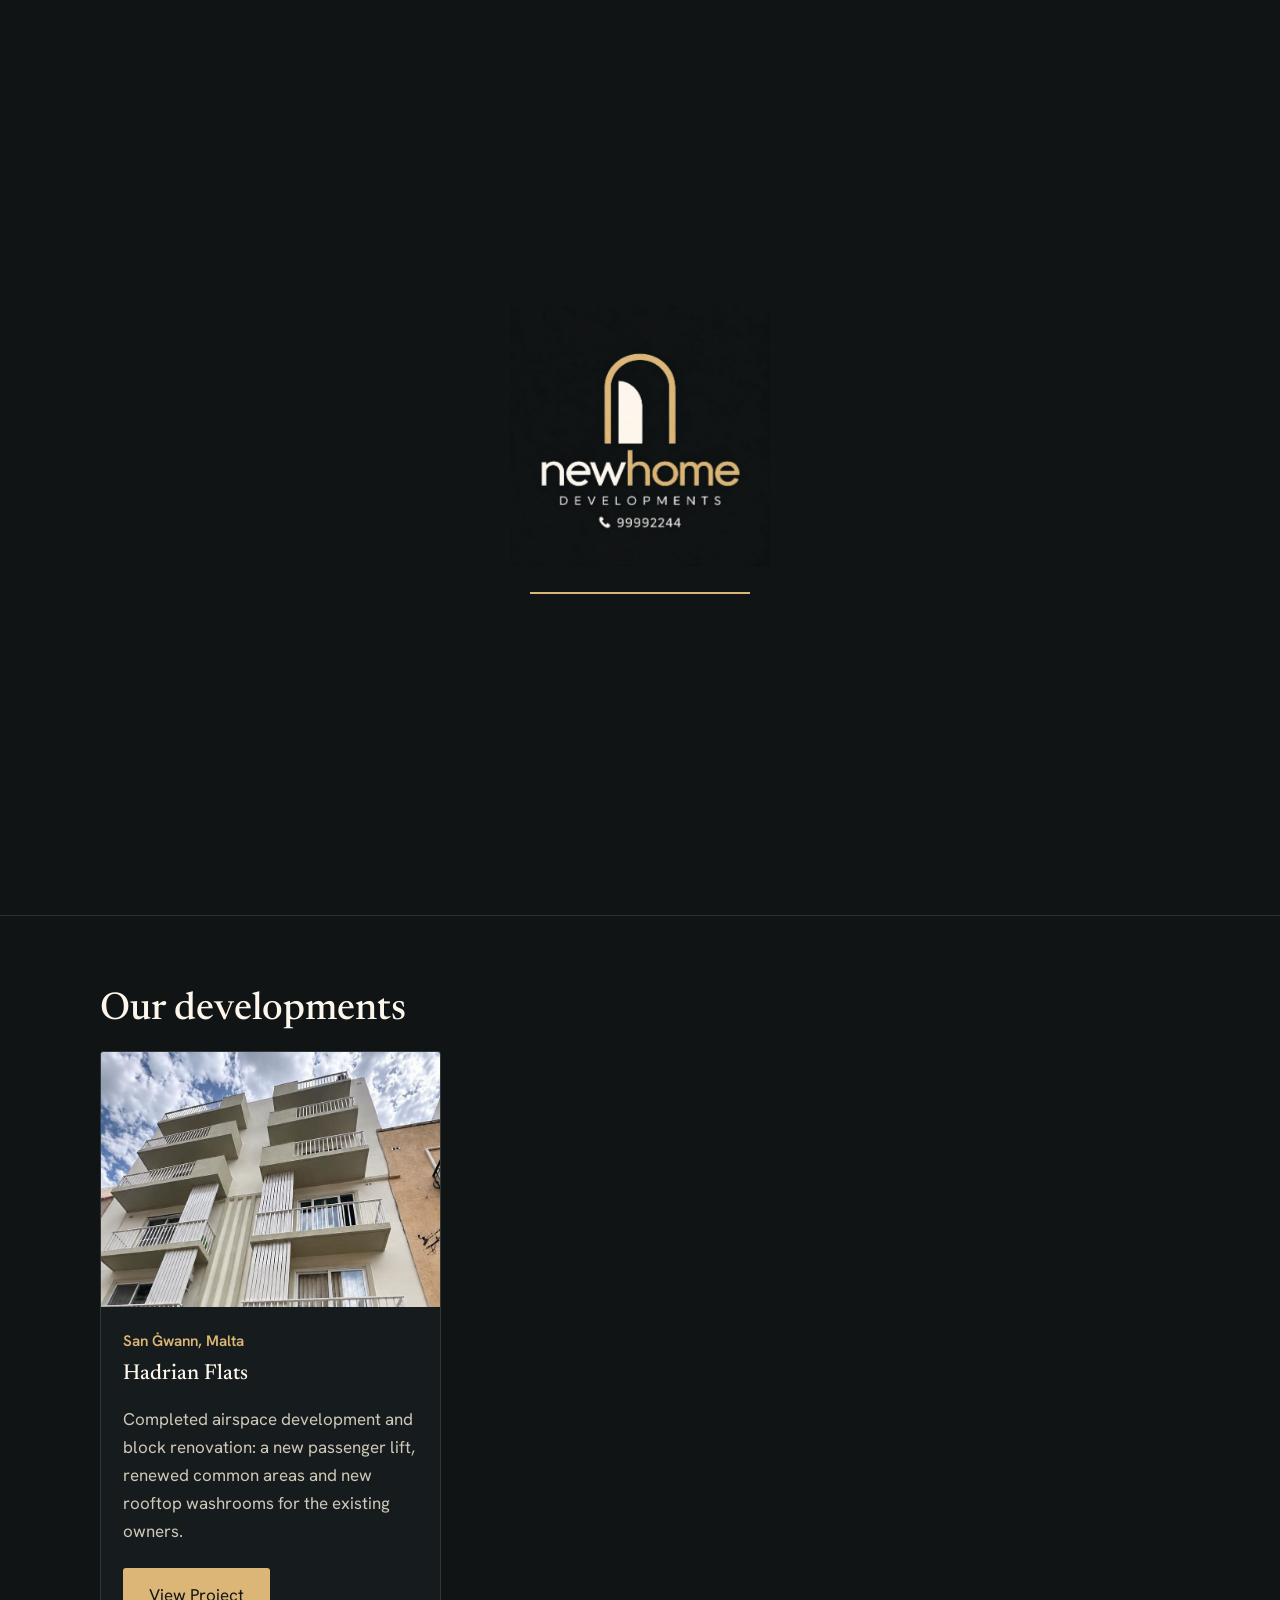
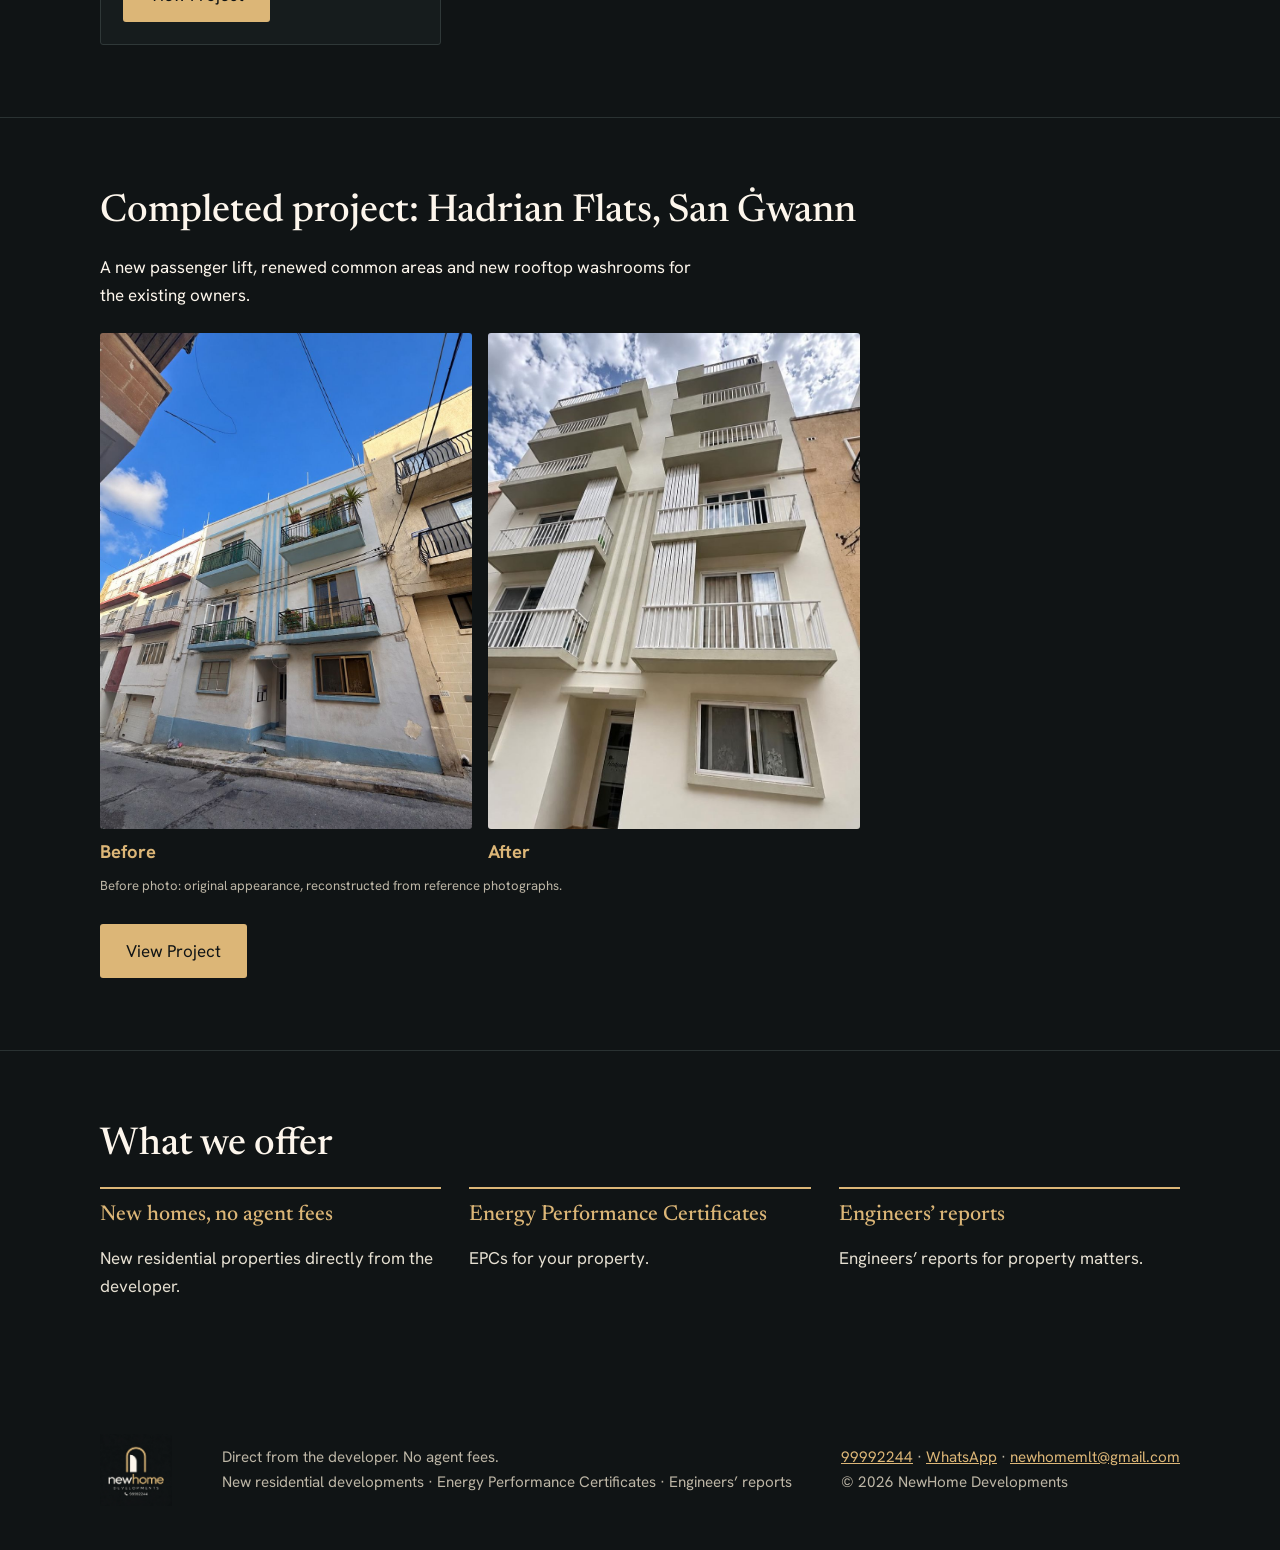
==== index.html @ c1e216fa "Add NewHome Developments website" ====
<!doctype html><html lang="en"><head><meta charset="utf-8"><meta name="viewport" content="width=device-width,initial-scale=1,viewport-fit=cover">
<title>New Home Developments | Your Property, Our Expertise</title><meta name="description" content="Quality new homes from the developer with no agent fees, plus EPCs and engineers’ reports. See our completed Hadrian Flats project."><link rel="icon" href="images/logo.png">
<link rel="preconnect" href="https://fonts.googleapis.com"><link href="https://fonts.googleapis.com/css2?family=Hanken+Grotesk:wght@400;600&family=Newsreader:wght@400;500&display=swap" rel="stylesheet">
<link rel="stylesheet" href="css/style.css"></head><body><header></header><main>
<section class="hero"><div class="wrap"><div><h1><span class="ln">New <b>Home</b> Developments</span><span class="ln sub">Your Property, Our Expertise</span></h1><p class="lead">Discover quality new homes directly from the developer, with no agent fees.</p><p class="svc">EPCs &amp; Engineers’ Reports</p><p class="ask">Contact us today to explore our properties and services!</p><a class="btn" href="developments.html">Explore Our Developments</a><a class="btn alt" href="contact.html">Contact Us</a></div>
<div><img src="images/hadrian-cover.jpg" alt="Hadrian Flats, completed development"><p class="cap">Hadrian Flats, San Ġwann: completed development</p></div></div></section>
<section class="sec dark"><div class="wrap"><h2>Our developments</h2><div class="grid" id="cards"></div></div></section>
<section class="sec dark"><div class="wrap"><h2>Completed project: Hadrian Flats, San Ġwann</h2><p style="max-width:60ch">A new passenger lift, renewed common areas and new rooftop washrooms for the existing owners.</p>
<div class="ba"><figure><img src="images/hadrian-before.jpg" alt="Hadrian Flats before" loading="lazy"><figcaption>Before</figcaption></figure><figure><img src="images/hadrian-cover.jpg" alt="Hadrian Flats after" loading="lazy"><figcaption>After</figcaption></figure></div>
<p class="cap">Before photo: original appearance, reconstructed from reference photographs.</p><a class="btn" href="project.html?p=hadrian-flats">View Project</a></div></section>
<section class="sec dark"><div class="wrap"><h2>What we offer</h2><div class="three"><div><h3>New homes, no agent fees</h3><p>New residential properties directly from the developer.</p></div><div><h3>Energy Performance Certificates</h3><p>EPCs for your property.</p></div><div><h3>Engineers’ reports</h3><p>Engineers’ reports for property matters.</p></div></div></div></section>
</main><footer></footer><script src="js/projects.js"></script><script src="js/main.js"></script></body></html>
---- css/style.css ----
:root{--ink:#101415;--ink2:#161c1d;--gold:#dcb677;--cream:#fdf6ec;--gold-d:#8f6d38;--paper:#faf7f1;--line:#e6dfd2;--txt:#222;--mut:#5d5a53}
*{box-sizing:border-box}html{scroll-behavior:smooth}
body{margin:0;font:17px/1.65 "Hanken Grotesk",system-ui,sans-serif;color:var(--txt);background:var(--paper)}
h1,h2,h3{font-family:"Newsreader",Georgia,serif;line-height:1.15;font-weight:500;margin:0 0 .5em}
h1{font-size:clamp(2.3rem,5vw,3.8rem)}h2{font-size:clamp(1.7rem,3vw,2.4rem)}h3{font-size:1.35rem}
a{color:var(--gold-d)}img{max-width:100%;display:block}
.wrap{max-width:1120px;margin:0 auto;padding:0 max(20px,env(safe-area-inset-left)) 0 max(20px,env(safe-area-inset-right))}.sec{padding:72px 0}
.btn{display:inline-block;background:var(--gold);color:var(--ink);padding:13px 26px;border:0;border-radius:3px;font:600 1rem inherit;font-family:inherit;text-decoration:none;cursor:pointer;transition:background .2s}
.btn:hover{background:#dbb87d}.btn.alt{background:none;border:1px solid var(--gold);color:var(--gold-d)}
:focus-visible{outline:3px solid var(--gold);outline-offset:3px}
.hero{background:var(--ink);color:#f3efe6;padding:64px 0}
.hero .wrap{display:grid;grid-template-columns:1.1fr .9fr;gap:48px;align-items:center}
.hero p{color:#cfc8b8;max-width:46ch}.hero img{border-radius:3px;max-height:560px;width:100%;object-fit:cover;object-position:top}
.cap{font-size:.82rem;color:var(--mut);margin-top:6px}.hero .cap{color:#9d9686}
.grid{display:grid;grid-template-columns:repeat(auto-fill,minmax(min(320px,100%),1fr));gap:28px}
.card{background:#fff;border:1px solid var(--line);border-radius:3px;overflow:hidden;display:flex;flex-direction:column}
.card img{aspect-ratio:4/3;object-fit:cover;object-position:top;width:100%}
.card div{padding:22px;display:flex;flex-direction:column;gap:8px;flex:1}.card p{margin:0;color:var(--mut)}
.card .btn{margin-top:auto;align-self:flex-start}.loc{color:var(--gold-d);font-weight:600;font-size:.95rem}
.band{background:var(--ink2);color:#eee}.band h2{color:var(--gold)}
.three{display:grid;grid-template-columns:repeat(auto-fit,minmax(240px,1fr));gap:28px}
.three>div{border-top:2px solid var(--gold);padding-top:14px}.band .three p{color:#cfc8b8}
.row{display:grid;grid-template-columns:1fr 1fr;gap:48px;align-items:center;padding:36px 0;border-top:1px solid var(--line)}
.row img{border-radius:3px;width:100%;max-height:520px;object-fit:cover;object-position:top}
.tag{display:inline-block;background:var(--ink);color:var(--gold);padding:3px 12px;border-radius:2px;font-size:.9rem;font-weight:600}
.cmp{position:relative;max-width:560px;margin:24px auto 0;aspect-ratio:4/5;overflow:hidden;border-radius:3px;background:#000}
.cmp img{position:absolute;inset:0;width:100%;height:100%;object-fit:cover;object-position:top}
.cmp .top{clip-path:inset(0 50% 0 0)}
ul.tick{padding-left:0;list-style:none}ul.tick li{padding:8px 0 8px 28px;position:relative;border-bottom:1px solid var(--line)}
ul.tick li:before{content:"";position:absolute;left:4px;top:17px;width:9px;height:9px;background:var(--gold)}
.notes{background:#fff;border:1px solid var(--line);padding:32px;border-radius:3px}
form{display:grid;gap:14px;max-width:560px}label{font-weight:600;font-size:.95rem}
input,textarea{width:100%;padding:12px;border:1px solid #cfc7b6;border-radius:3px;font:inherit;background:#fff}
.two{display:grid;grid-template-columns:1fr 1fr;gap:40px}
footer{background:var(--ink);color:#bdb6a6;padding:40px 0;font-size:.95rem}footer .wrap{display:flex;gap:24px;flex-wrap:wrap;align-items:center;justify-content:space-between}
footer img{height:72px}footer a{color:var(--gold)}
@media(max-width:800px){.hero .wrap,.row,.two{grid-template-columns:1fr;gap:28px}.sec{padding:52px 0}}
@media(prefers-reduced-motion:reduce){html{scroll-behavior:auto}*{transition:none!important}}
.about{font-size:1.2rem;line-height:1.85}.about p{max-width:65ch;color:#1a1a1a}.about h1{margin-bottom:.8em}
.about h2{font-size:1.9rem;margin-top:1.6em;padding-top:.6em;border-top:2px solid var(--gold)}
.glance{background:#fff;border:2px solid var(--ink);padding:24px 28px;border-radius:3px;margin:28px 0}.glance h2{margin:0 0 8px;padding:0;border:0;font-size:1.6rem}
.callbox{background:var(--ink);color:#f3efe6;padding:32px;border-radius:3px;margin-top:48px;text-align:center}
.callbox h2{color:var(--gold);margin:0 0 8px;padding:0;border:0}.callbox p{margin:0 auto 16px;color:#e6e0d2}
.callbox .tel{display:block;font:500 clamp(2rem,6vw,3rem) "Newsreader",Georgia,serif;color:var(--gold);text-decoration:none;margin-bottom:18px}
.callbox .btn{font-size:1.15rem;padding:16px 30px;margin:6px}
.gal{display:grid;grid-template-columns:repeat(auto-fill,minmax(220px,1fr));gap:18px}.gal figure{margin:0}.gal img{aspect-ratio:4/5;object-fit:cover;width:100%;border-radius:3px}
.cmp{touch-action:pan-y;cursor:ew-resize;user-select:none}.hint{font-size:1.2rem;max-width:60ch}
.knob{position:absolute;top:0;bottom:0;left:50%;width:4px;background:var(--gold);transform:translateX(-50%);pointer-events:none}
.knob span{position:absolute;top:50%;left:50%;transform:translate(-50%,-50%);background:var(--gold);color:var(--ink);font-weight:700;border-radius:999px;padding:14px 16px;font-size:1.1rem;white-space:nowrap;box-shadow:0 2px 10px rgba(0,0,0,.5)}
.lb{position:absolute;top:12px;z-index:2;background:var(--ink);color:var(--gold);padding:8px 16px;font-weight:700;font-size:1.1rem;border-radius:3px}.lb.l{left:12px}.lb.r{right:12px}
.rng{-webkit-appearance:none;appearance:none;display:block;width:100%;max-width:560px;margin:20px auto 0;height:44px;background:transparent}
.rng::-webkit-slider-runnable-track{height:12px;background:var(--ink);border-radius:6px}.rng::-webkit-slider-thumb{-webkit-appearance:none;width:44px;height:44px;margin-top:-16px;border-radius:50%;background:var(--gold);border:3px solid var(--ink)}
.rng::-moz-range-track{height:12px;background:var(--ink);border-radius:6px}.rng::-moz-range-thumb{width:38px;height:38px;border-radius:50%;background:var(--gold);border:3px solid var(--ink)}
.cbtns{display:flex;gap:10px;flex-wrap:wrap;justify-content:center;margin-top:12px}.cbtns .btn{font-size:1.1rem;padding:14px 22px}
.hero h1{color:var(--cream);font-size:clamp(2.4rem,5.5vw,4rem)}.hero h1 b{color:var(--gold);font-weight:500}.hero h1 .ln{display:block}.hero h1 .sub{margin-top:.25em;font-size:.52em;color:var(--gold);letter-spacing:.01em}
.hero .lead{font-size:1.3rem;color:var(--cream);max-width:34ch}.hero .svc{font-size:1.15rem;color:var(--gold);margin:0 0 6px}.hero .ask{color:#e6e0d2;margin:0 0 26px}
.hero .btn.alt{color:var(--gold);margin-left:10px}
.dark{background:var(--ink);color:var(--cream);border-top:1px solid #2a3232}.dark h2{color:var(--cream)}
.dark .card{background:var(--ink2);border-color:#2f3838}.dark .card h3{color:var(--cream)}.dark .card p{color:#cfc8b8}.dark .loc{color:var(--gold)}
.dark .three>div{border-color:var(--gold)}.dark .three h3{color:var(--gold)}.dark .three p{color:#e6e0d2}
.cmp{max-width:600px;aspect-ratio:3/4;box-shadow:0 6px 24px rgba(0,0,0,.25)}.cmp img{-webkit-user-drag:none;pointer-events:none}.cmp .top{will-change:clip-path}
.knob span{width:68px;height:68px;padding:0;display:flex;align-items:center;justify-content:center;font-size:1.05rem;border:3px solid var(--ink)}
.tip{position:absolute;left:50%;bottom:16px;transform:translateX(-50%);background:var(--ink);color:var(--gold);padding:10px 18px;border-radius:999px;font-weight:700;font-size:1.05rem;white-space:nowrap;z-index:2;pointer-events:none;transition:opacity .3s}.cmp.used .tip{opacity:0}
@keyframes pulse{0%,100%{box-shadow:0 0 0 0 rgba(220,182,119,.8)}50%{box-shadow:0 0 0 16px rgba(220,182,119,0)}}.cmp:not(.used) .knob span{animation:pulse 1.6s infinite}
.rng{position:absolute;width:1px;height:1px;margin:-1px;overflow:hidden;clip:rect(0 0 0 0)}.cmp:has(+ .rng:focus-visible){outline:3px solid var(--gold);outline-offset:4px}
@media(prefers-reduced-motion:reduce){.knob span{animation:none!important}}
.ba{display:grid;grid-template-columns:1fr 1fr;gap:16px;max-width:760px;margin:24px 0 8px}.ba figure{margin:0}.ba img{aspect-ratio:3/4;object-fit:cover;object-position:top;width:100%;border-radius:3px}.ba figcaption{color:var(--gold);font-weight:700;font-size:1.15rem;margin-top:8px}.dark .cap{color:#bdb6a6}.dark .btn{margin-top:14px}
.hero img{max-height:680px}

/* header: logo left, colour change on scroll */
header{position:fixed;top:env(safe-area-inset-top,0px);left:0;right:0;z-index:20;background:transparent;padding:12px 0;transition:background .45s ease,box-shadow .45s ease,padding .45s ease}
header.sc{background:var(--cream);box-shadow:0 2px 16px rgba(0,0,0,.22);padding:6px 0}
header .wrap.hd{display:flex;align-items:center;justify-content:space-between}
.brand{display:block;line-height:0}.brand img{height:64px;width:64px}
header nav a{color:var(--cream);text-decoration:none;margin:0 0 0 26px;padding:6px 0;border-bottom:2px solid transparent;font-weight:600;transition:color .4s,border-color .4s}
header nav a:hover,header nav a.on{color:var(--gold);border-color:var(--gold)}
header.sc nav a{color:var(--ink)}header.sc nav a:hover,header.sc nav a.on{color:var(--gold-d);border-color:var(--gold-d)}
.menu{display:none;background:none;border:1px solid var(--gold);color:var(--gold);padding:9px 16px;border-radius:3px;font:600 1rem inherit;font-family:inherit}header.sc .menu{color:var(--gold-d);border-color:var(--gold-d)}.mob{display:none}
body:not(.home) main{padding-top:80px}body.home .hero{padding-top:130px}
/* loading screen: logo in the middle */
#splash{position:fixed;inset:0;z-index:100;background:var(--ink);display:flex;flex-direction:column;align-items:center;justify-content:center;gap:26px;transition:opacity .8s ease,visibility .8s}#splash.out{opacity:0;visibility:hidden}
#splash img{width:min(260px,60vw);height:auto;animation:splashLogo 1.2s cubic-bezier(.2,.7,.2,1) both}
#splash i{display:block;height:2px;width:0;background:var(--gold);animation:splashBar 1.6s .6s ease forwards}
@keyframes splashLogo{from{opacity:0;transform:scale(.82);filter:blur(10px)}to{opacity:1;transform:none;filter:blur(0)}}@keyframes splashBar{to{width:min(220px,50vw)}}
@media(max-width:800px){.dn{display:none}.menu{display:block}
.mob{position:absolute;top:100%;left:0;right:0;background:var(--cream);padding:6px 20px 16px;box-shadow:0 10px 18px rgba(0,0,0,.2)}header.open .mob{display:block}header.open{background:var(--cream)}
header .mob a{display:block;color:var(--ink);margin:0;padding:14px 0;border-bottom:1px solid var(--line);font-size:1.15rem}body.home .hero{padding-top:120px}}
@media(prefers-reduced-motion:reduce){*{animation:none!important}}

/* responsive: small phones to large desktops */
html{-webkit-text-size-adjust:100%;scroll-padding-top:90px}body{overflow-wrap:break-word}footer{padding-bottom:calc(40px + env(safe-area-inset-bottom,0px))}
@media(min-width:1600px){body{font-size:19px}.wrap{max-width:1320px}}
@media(max-width:600px){.sec{padding:44px 0}.hero .btn,.hero .btn.alt,.notes .btn,.callbox .btn{display:block;text-align:center;margin:0 0 12px}.callbox{padding:24px 16px}.notes{padding:22px 18px}.two,.row{gap:28px}footer .wrap{flex-direction:column;text-align:center}footer img{height:64px}}
@media(max-width:380px){body{font-size:16px}.wrap{padding-left:16px;padding-right:16px}.brand img{height:56px;width:56px}}
@media(max-height:500px) and (orientation:landscape){body.home .hero{padding-top:100px}}
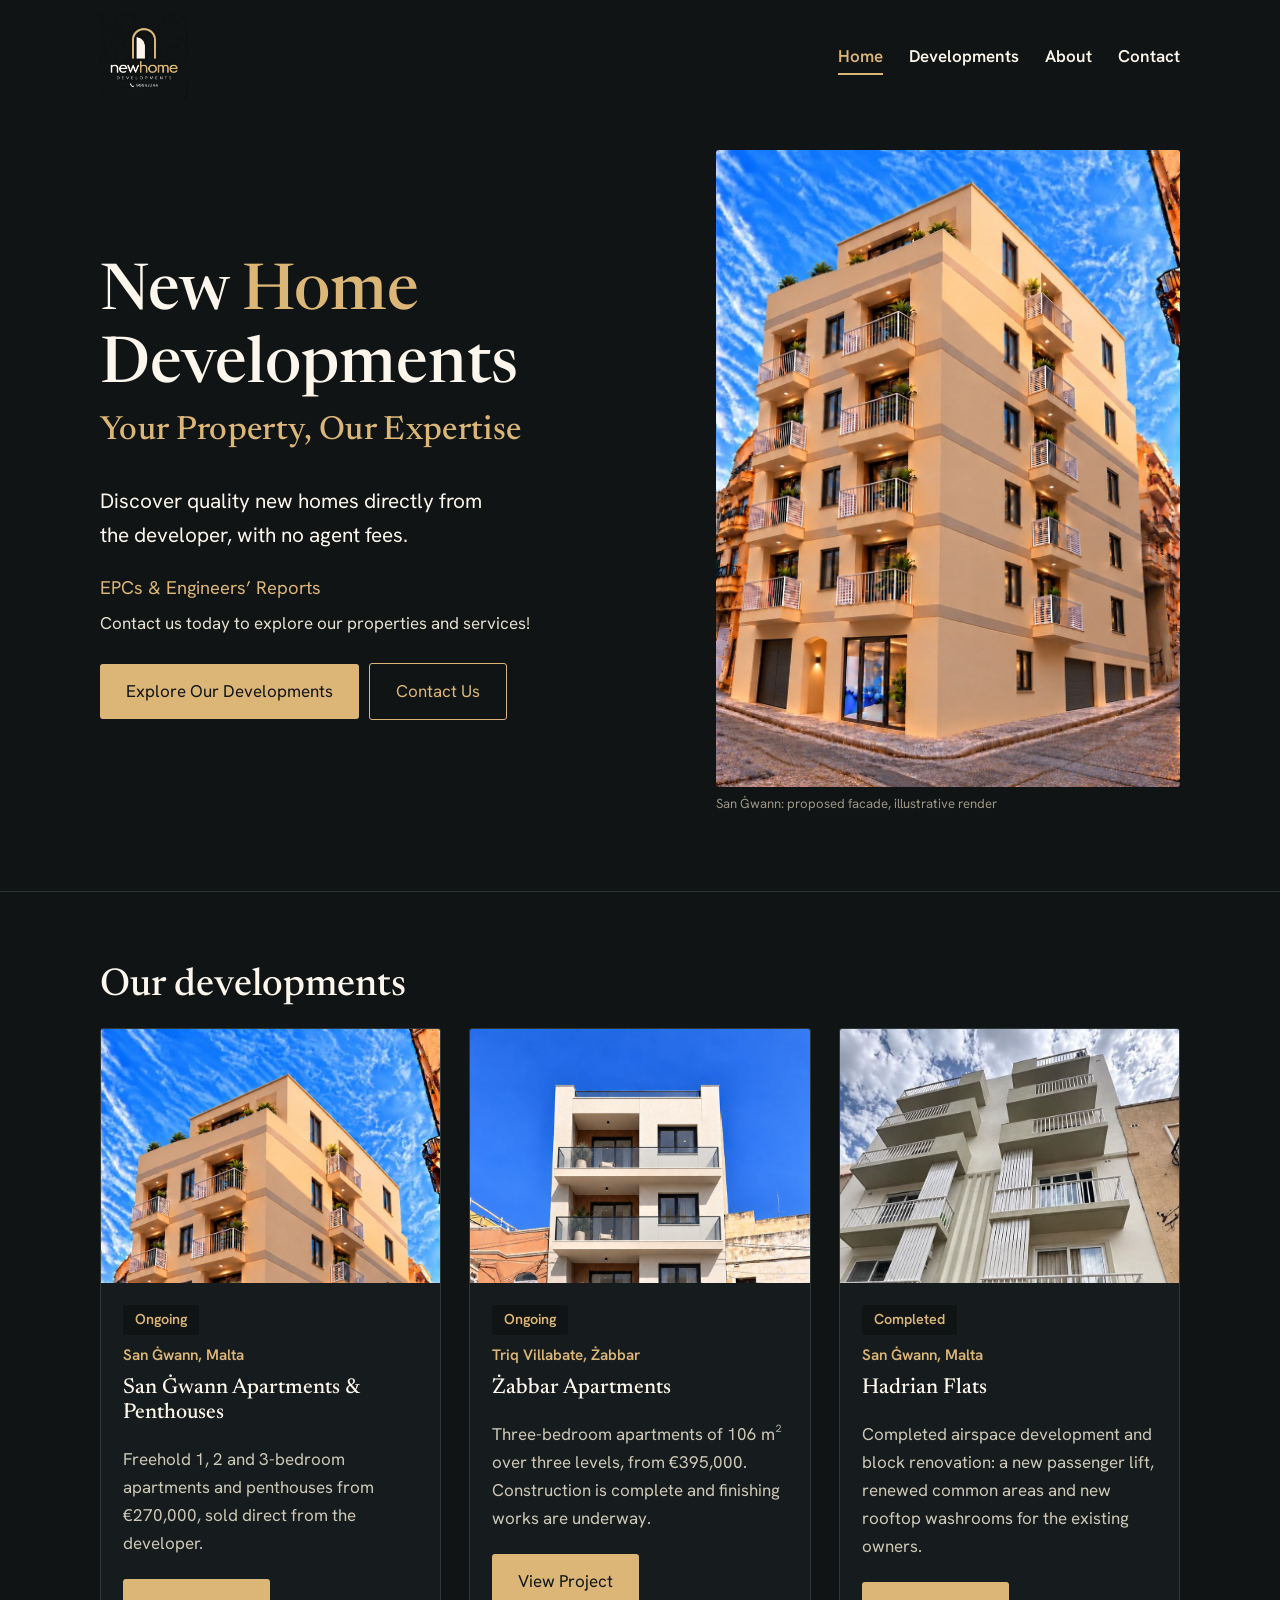
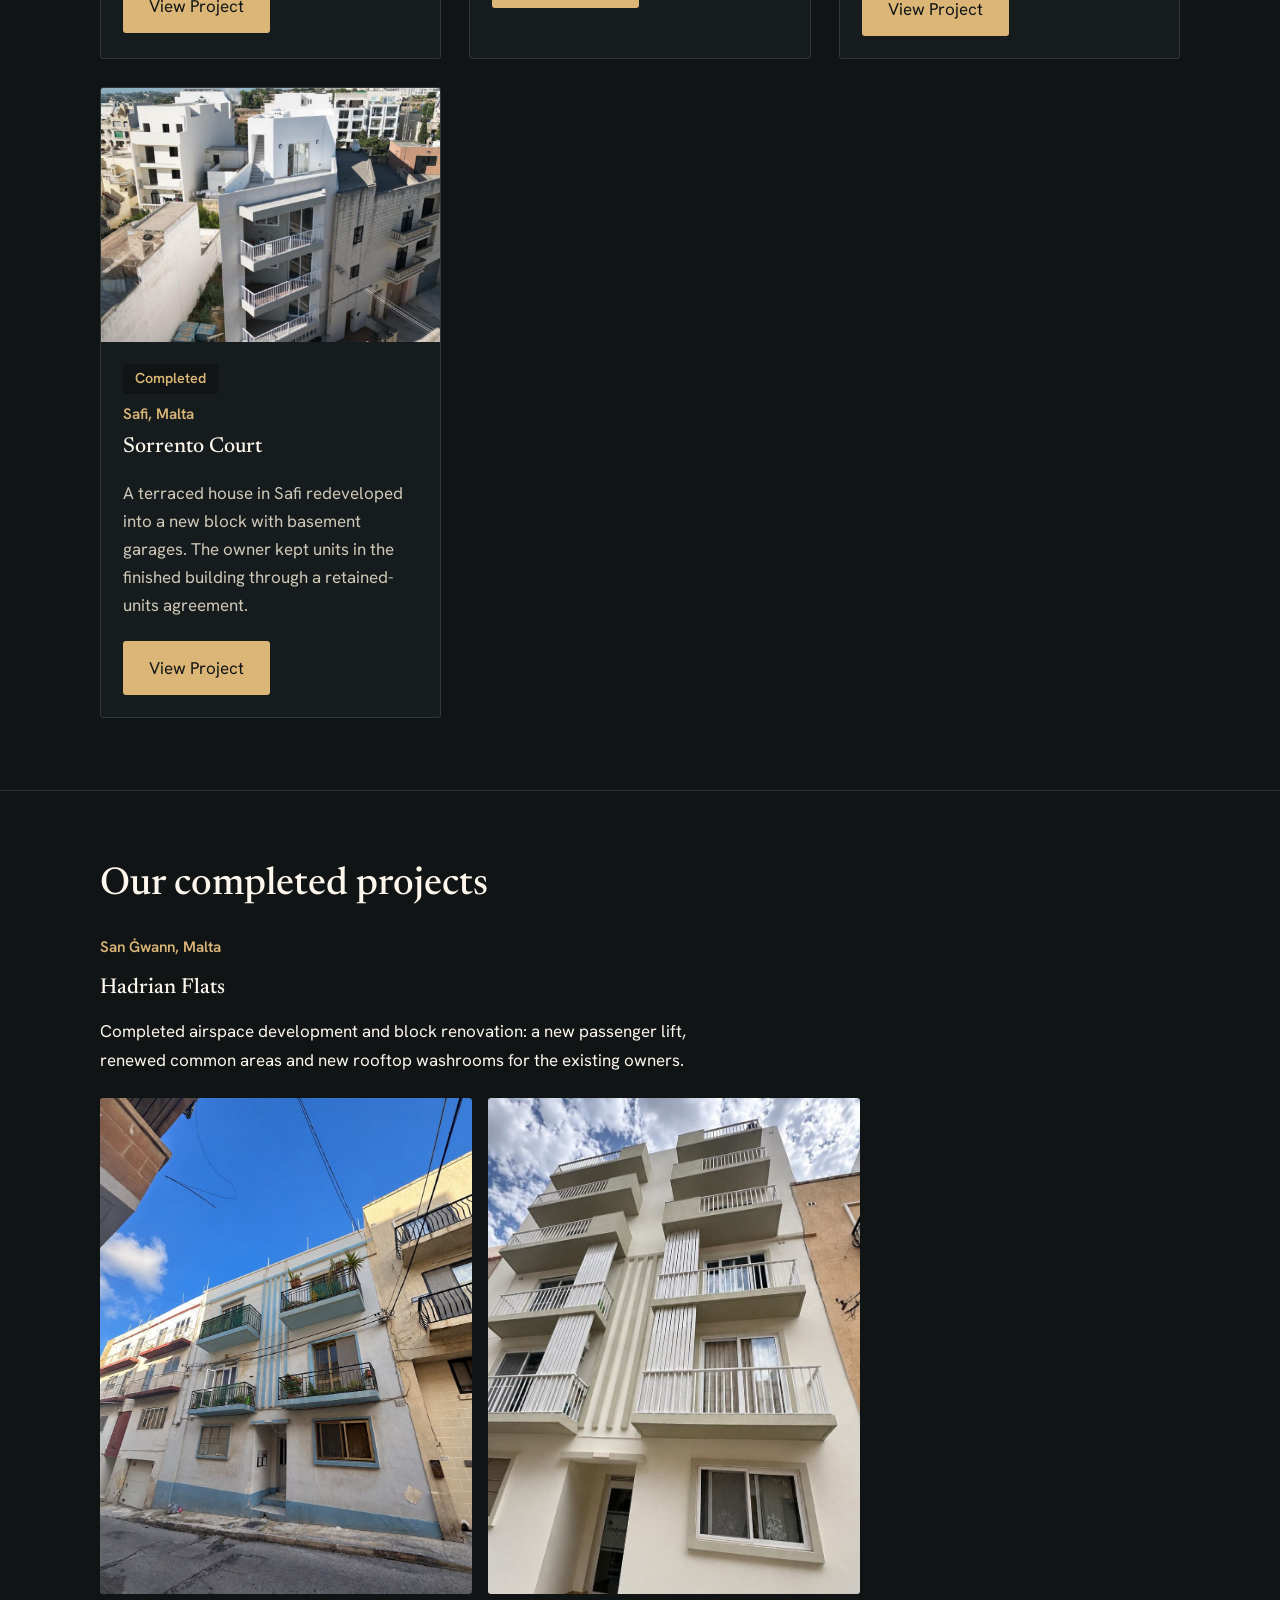
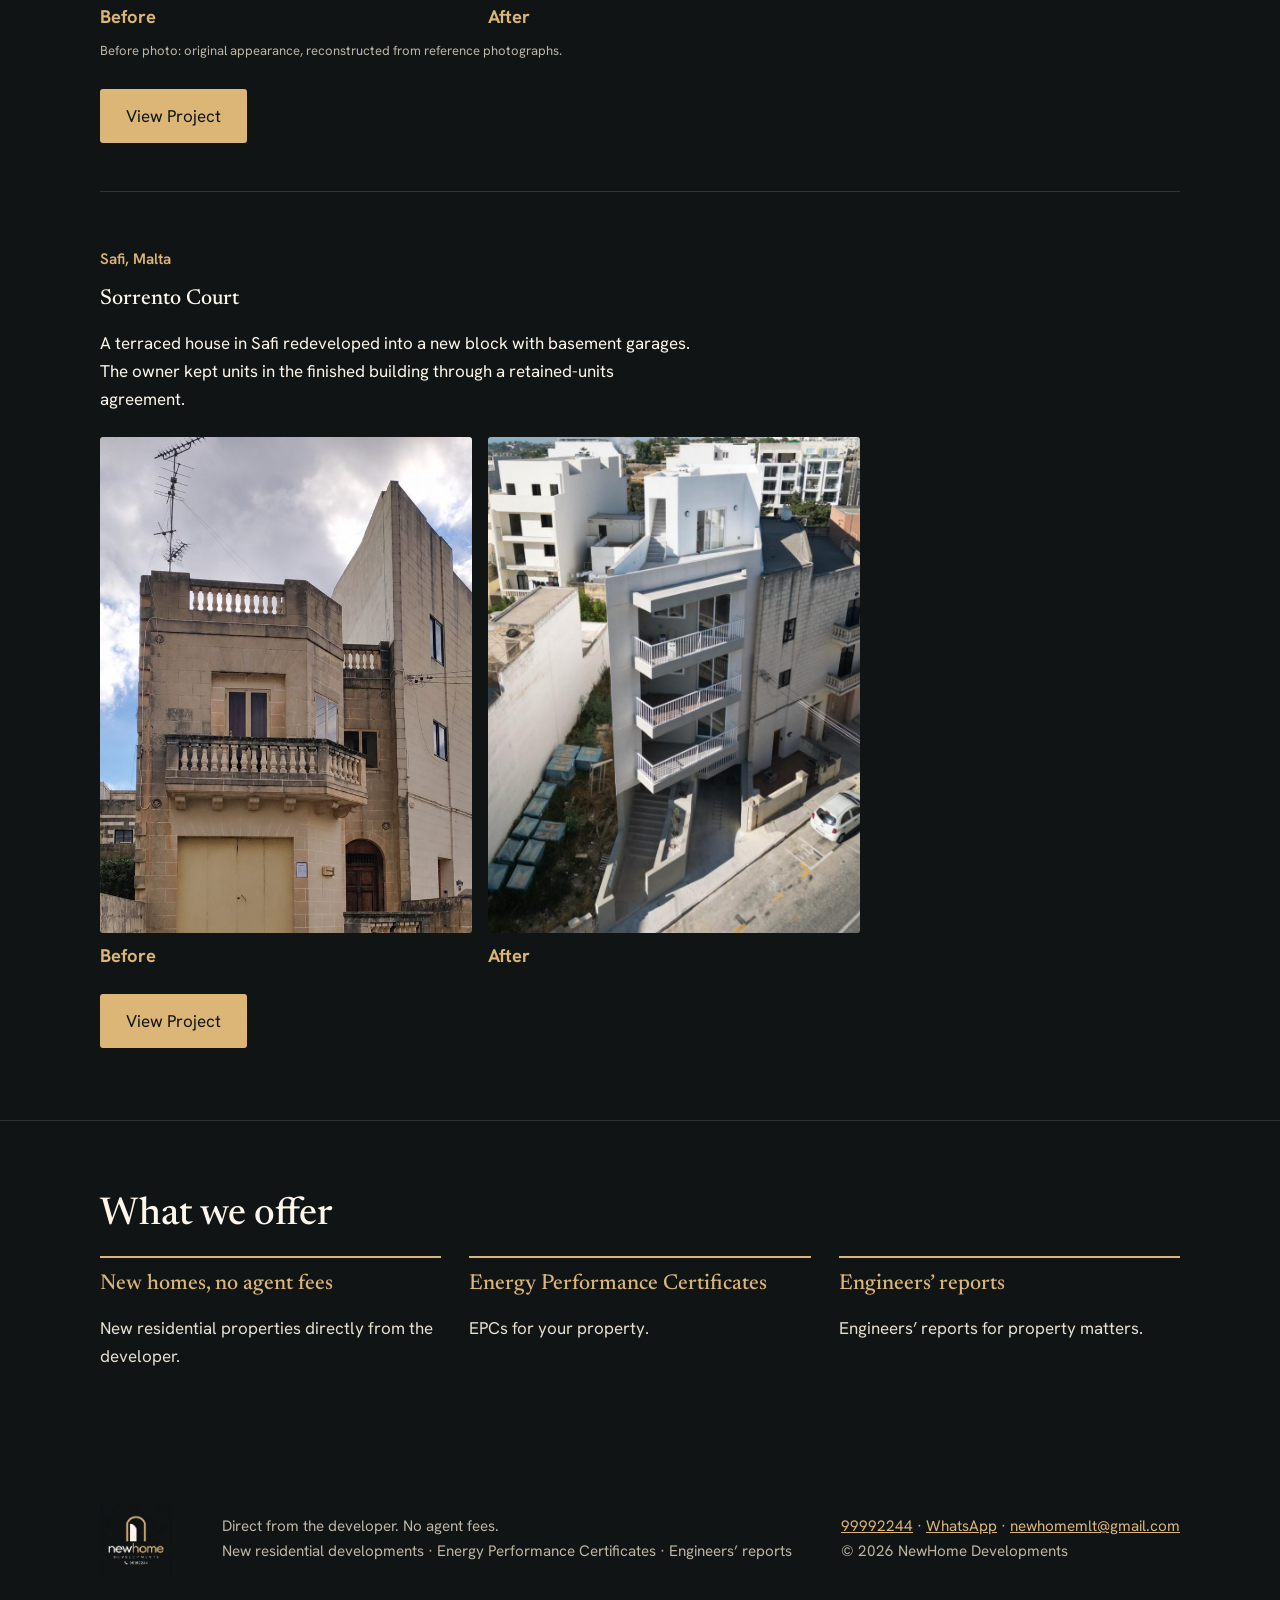
==== commit ae9929c3: "final" ====
--- a/index.html
+++ b/index.html
@@ -3,10 +3,8 @@
 <link rel="preconnect" href="https://fonts.googleapis.com"><link href="https://fonts.googleapis.com/css2?family=Hanken+Grotesk:wght@400;600&family=Newsreader:wght@400;500&display=swap" rel="stylesheet">
 <link rel="stylesheet" href="css/style.css"></head><body><header></header><main>
 <section class="hero"><div class="wrap"><div><h1><span class="ln">New <b>Home</b> Developments</span><span class="ln sub">Your Property, Our Expertise</span></h1><p class="lead">Discover quality new homes directly from the developer, with no agent fees.</p><p class="svc">EPCs &amp; Engineers’ Reports</p><p class="ask">Contact us today to explore our properties and services!</p><a class="btn" href="developments.html">Explore Our Developments</a><a class="btn alt" href="contact.html">Contact Us</a></div>
-<div><img src="images/hadrian-cover.jpg" alt="Hadrian Flats, completed development"><p class="cap">Hadrian Flats, San Ġwann: completed development</p></div></div></section>
+<div><img src="images/home-hero.jpg" alt="San Ġwann: proposed facade"><p class="cap">San Ġwann: proposed facade, illustrative render</p></div></div></section>
 <section class="sec dark"><div class="wrap"><h2>Our developments</h2><div class="grid" id="cards"></div></div></section>
-<section class="sec dark"><div class="wrap"><h2>Completed project: Hadrian Flats, San Ġwann</h2><p style="max-width:60ch">A new passenger lift, renewed common areas and new rooftop washrooms for the existing owners.</p>
-<div class="ba"><figure><img src="images/hadrian-before.jpg" alt="Hadrian Flats before" loading="lazy"><figcaption>Before</figcaption></figure><figure><img src="images/hadrian-cover.jpg" alt="Hadrian Flats after" loading="lazy"><figcaption>After</figcaption></figure></div>
-<p class="cap">Before photo: original appearance, reconstructed from reference photographs.</p><a class="btn" href="project.html?p=hadrian-flats">View Project</a></div></section>
+<section class="sec dark"><div class="wrap"><h2>Our completed projects</h2><div id="done"></div></div></section>
 <section class="sec dark"><div class="wrap"><h2>What we offer</h2><div class="three"><div><h3>New homes, no agent fees</h3><p>New residential properties directly from the developer.</p></div><div><h3>Energy Performance Certificates</h3><p>EPCs for your property.</p></div><div><h3>Engineers’ reports</h3><p>Engineers’ reports for property matters.</p></div></div></div></section>
 </main><footer></footer><script src="js/projects.js"></script><script src="js/main.js"></script></body></html>
--- a/css/style.css
+++ b/css/style.css
@@ -93,3 +93,12 @@
 @media(max-width:600px){.sec{padding:44px 0}.hero .btn,.hero .btn.alt,.notes .btn,.callbox .btn{display:block;text-align:center;margin:0 0 12px}.callbox{padding:24px 16px}.notes{padding:22px 18px}.two,.row{gap:28px}footer .wrap{flex-direction:column;text-align:center}footer img{height:64px}}
 @media(max-width:380px){body{font-size:16px}.wrap{padding-left:16px;padding-right:16px}.brand img{height:56px;width:56px}}
 @media(max-height:500px) and (orientation:landscape){body.home .hero{padding-top:100px}}
+.card .tag{align-self:flex-start}
+.hero .tag{background:var(--gold);color:var(--ink);margin-bottom:10px}
+
+/* bigger logo, completed projects on Home */
+.brand img{height:88px;width:88px}header.sc .brand img{height:72px;width:72px}header .brand img{transition:height .45s ease,width .45s ease}
+body.home .hero{padding-top:150px}body:not(.home) main{padding-top:92px}
+.done+.done{border-top:1px solid #2f3838;margin-top:48px;padding-top:40px}.done{margin-top:28px}
+@media(max-width:800px){.brand img{height:76px;width:76px}header.sc .brand img{height:64px;width:64px}body.home .hero{padding-top:130px}}
+@media(max-width:380px){.brand img{height:68px;width:68px}}
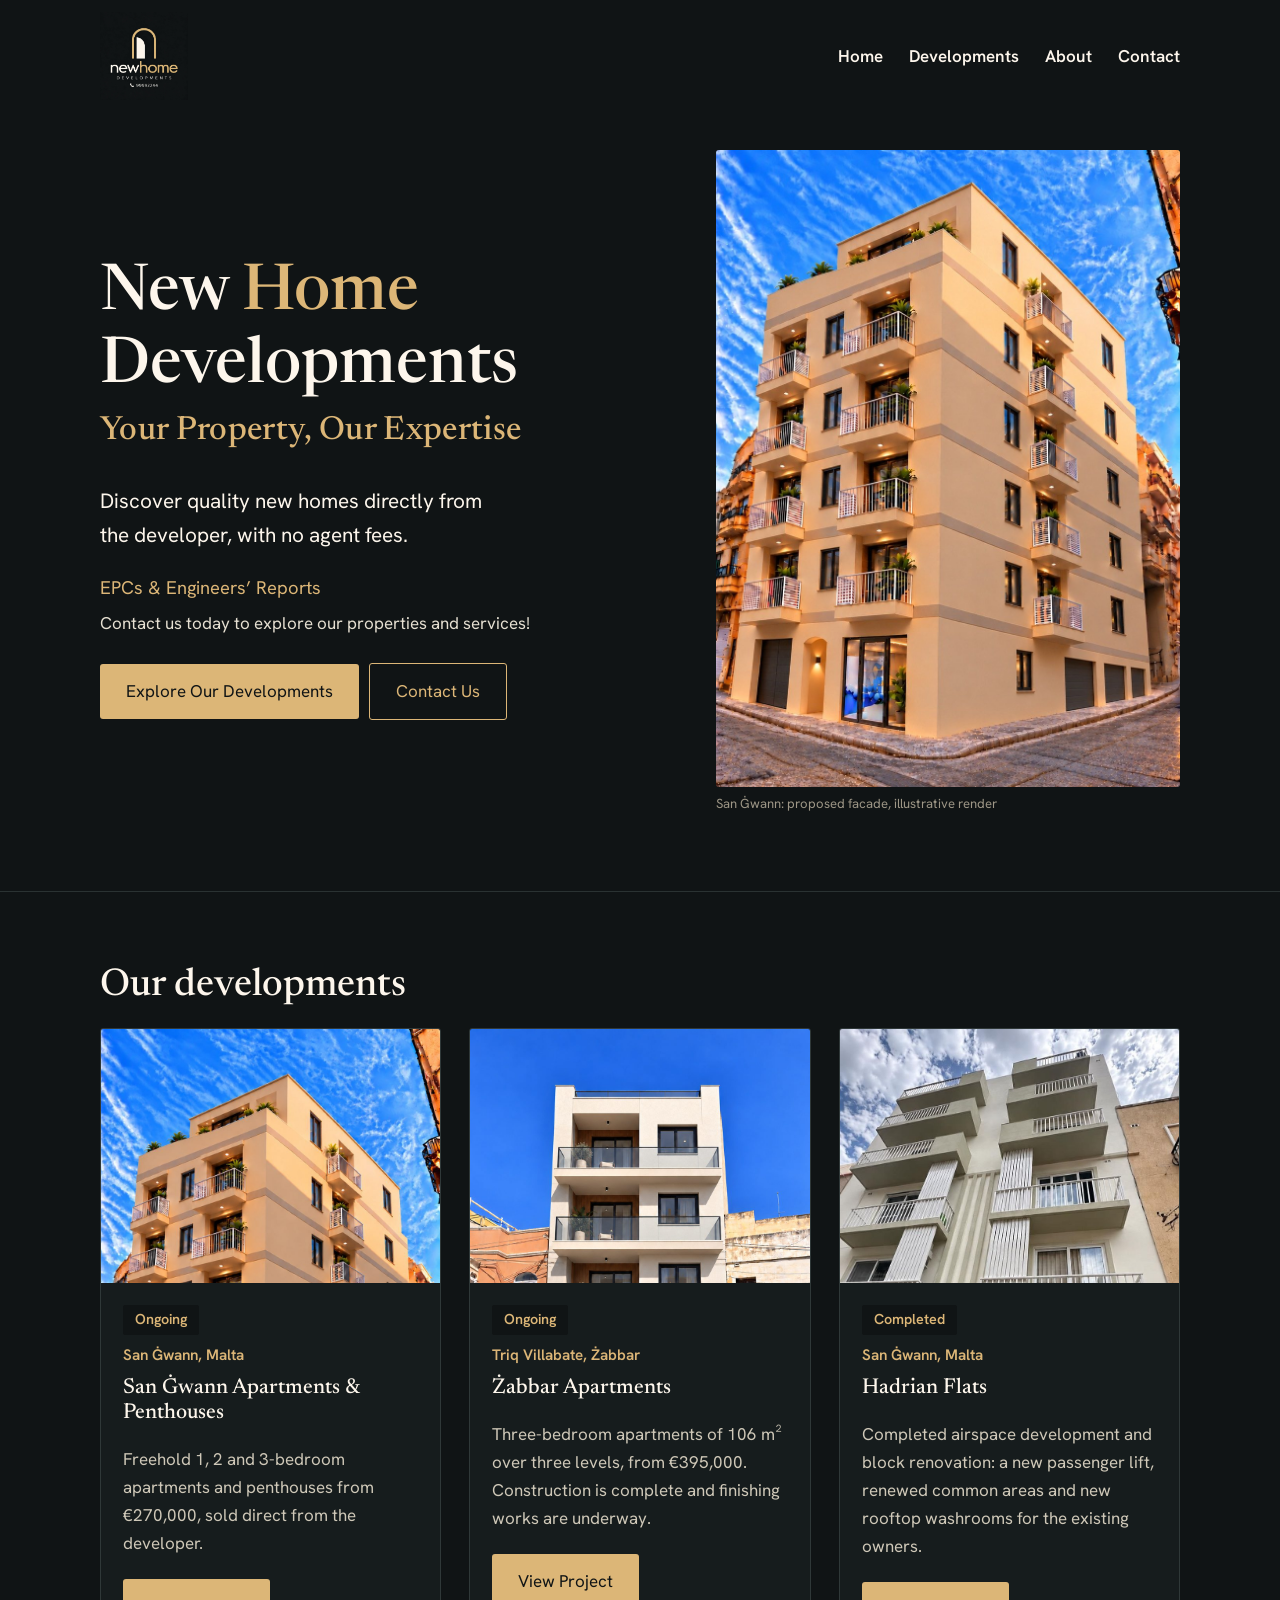
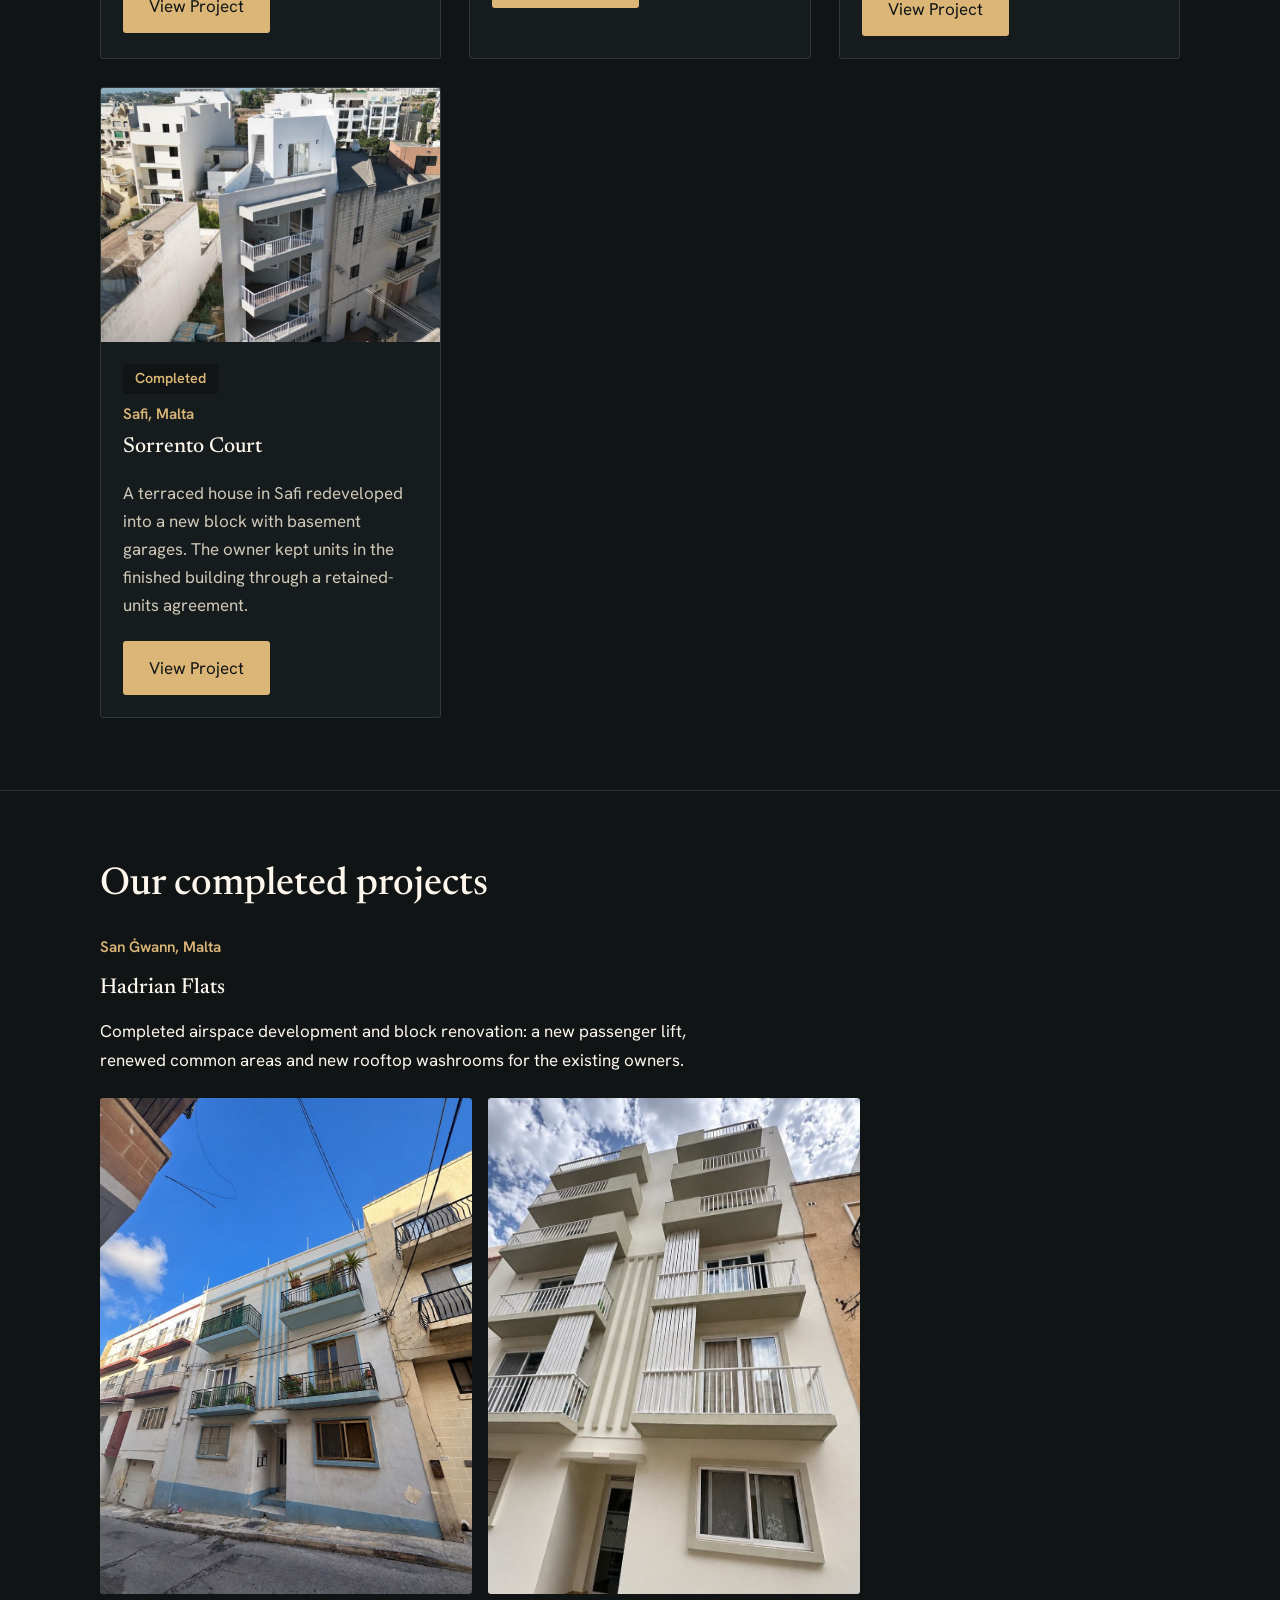
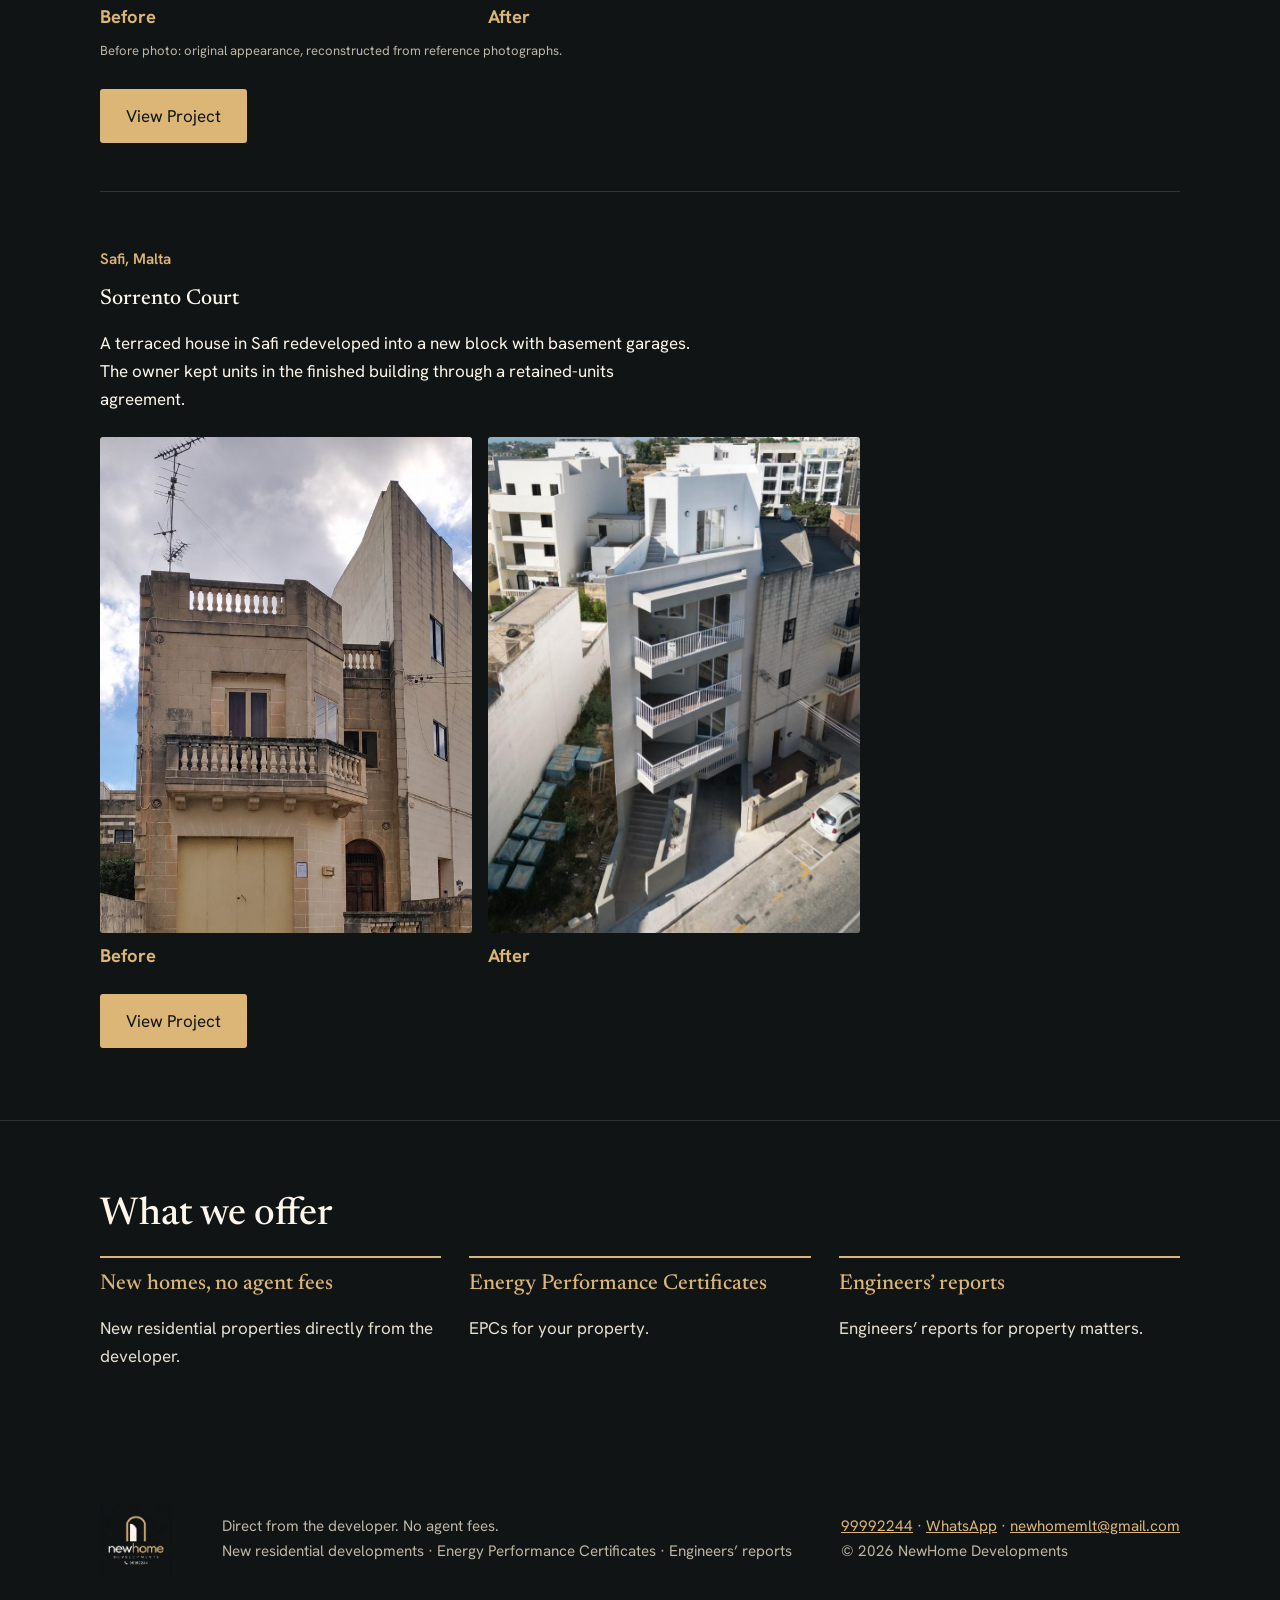
==== commit 6519f052: "navigation ok" ====
--- a/index.html
+++ b/index.html
@@ -1,10 +1,85 @@
-<!doctype html><html lang="en"><head><meta charset="utf-8"><meta name="viewport" content="width=device-width,initial-scale=1,viewport-fit=cover">
-<title>New Home Developments | Your Property, Our Expertise</title><meta name="description" content="Quality new homes from the developer with no agent fees, plus EPCs and engineers’ reports. See our completed Hadrian Flats project."><link rel="icon" href="images/logo.png">
-<link rel="preconnect" href="https://fonts.googleapis.com"><link href="https://fonts.googleapis.com/css2?family=Hanken+Grotesk:wght@400;600&family=Newsreader:wght@400;500&display=swap" rel="stylesheet">
-<link rel="stylesheet" href="css/style.css"></head><body><header></header><main>
-<section class="hero"><div class="wrap"><div><h1><span class="ln">New <b>Home</b> Developments</span><span class="ln sub">Your Property, Our Expertise</span></h1><p class="lead">Discover quality new homes directly from the developer, with no agent fees.</p><p class="svc">EPCs &amp; Engineers’ Reports</p><p class="ask">Contact us today to explore our properties and services!</p><a class="btn" href="developments.html">Explore Our Developments</a><a class="btn alt" href="contact.html">Contact Us</a></div>
-<div><img src="images/home-hero.jpg" alt="San Ġwann: proposed facade"><p class="cap">San Ġwann: proposed facade, illustrative render</p></div></div></section>
-<section class="sec dark"><div class="wrap"><h2>Our developments</h2><div class="grid" id="cards"></div></div></section>
-<section class="sec dark"><div class="wrap"><h2>Our completed projects</h2><div id="done"></div></div></section>
-<section class="sec dark"><div class="wrap"><h2>What we offer</h2><div class="three"><div><h3>New homes, no agent fees</h3><p>New residential properties directly from the developer.</p></div><div><h3>Energy Performance Certificates</h3><p>EPCs for your property.</p></div><div><h3>Engineers’ reports</h3><p>Engineers’ reports for property matters.</p></div></div></div></section>
-</main><footer></footer><script src="js/projects.js"></script><script src="js/main.js"></script></body></html>
+<!doctype html>
+<html lang="en">
+  <head>
+    <meta charset="utf-8" />
+    <meta
+      name="viewport"
+      content="width=device-width,initial-scale=1,viewport-fit=cover"
+    />
+    <title>New Home Developments | Your Property, Our Expertise</title>
+    <meta
+      name="description"
+      content="Quality new homes from the developer with no agent fees, plus EPCs and engineers’ reports. See our completed Hadrian Flats project."
+    />
+    <link rel="icon" href="images/logo.png" />
+    <link rel="preconnect" href="https://fonts.googleapis.com" />
+    <link
+      href="https://fonts.googleapis.com/css2?family=Hanken+Grotesk:wght@400;600&family=Newsreader:wght@400;500&display=swap"
+      rel="stylesheet"
+    />
+    <link rel="stylesheet" href="css/style.css" />
+  </head>
+  <body>
+    <header></header>
+    <main>
+      <section class="hero">
+        <div class="wrap">
+          <div>
+            <h1>
+              <span class="ln">New <b>Home</b> Developments</span
+              ><span class="ln sub">Your Property, Our Expertise</span>
+            </h1>
+            <p class="lead">
+              Discover quality new homes directly from the developer, with no
+              agent fees.
+            </p>
+            <p class="svc">EPCs &amp; Engineers’ Reports</p>
+            <p class="ask">
+              Contact us today to explore our properties and services!
+            </p>
+            <a class="btn" href="/developments.html">Explore Our Developments</a
+            ><a class="btn alt" href="contact.html">Contact Us</a>
+          </div>
+          <div>
+            <img src="images/home-hero.jpg" alt="San Ġwann: proposed facade" />
+            <p class="cap">San Ġwann: proposed facade, illustrative render</p>
+          </div>
+        </div>
+      </section>
+      <section class="sec dark">
+        <div class="wrap">
+          <h2>Our developments</h2>
+          <div class="grid" id="cards"></div>
+        </div>
+      </section>
+      <section class="sec dark">
+        <div class="wrap">
+          <h2>Our completed projects</h2>
+          <div id="done"></div>
+        </div>
+      </section>
+      <section class="sec dark">
+        <div class="wrap">
+          <h2>What we offer</h2>
+          <div class="three">
+            <div>
+              <h3>New homes, no agent fees</h3>
+              <p>New residential properties directly from the developer.</p>
+            </div>
+            <div>
+              <h3>Energy Performance Certificates</h3>
+              <p>EPCs for your property.</p>
+            </div>
+            <div>
+              <h3>Engineers’ reports</h3>
+              <p>Engineers’ reports for property matters.</p>
+            </div>
+          </div>
+        </div>
+      </section>
+    </main>
+    <footer></footer>
+    <script src="js/projects.js"></script>
+    <script src="js/main.js"></script>
+  </body>
+</html>
--- a/css/style.css
+++ b/css/style.css
@@ -1,104 +1,933 @@
-:root{--ink:#101415;--ink2:#161c1d;--gold:#dcb677;--cream:#fdf6ec;--gold-d:#8f6d38;--paper:#faf7f1;--line:#e6dfd2;--txt:#222;--mut:#5d5a53}
-*{box-sizing:border-box}html{scroll-behavior:smooth}
-body{margin:0;font:17px/1.65 "Hanken Grotesk",system-ui,sans-serif;color:var(--txt);background:var(--paper)}
-h1,h2,h3{font-family:"Newsreader",Georgia,serif;line-height:1.15;font-weight:500;margin:0 0 .5em}
-h1{font-size:clamp(2.3rem,5vw,3.8rem)}h2{font-size:clamp(1.7rem,3vw,2.4rem)}h3{font-size:1.35rem}
-a{color:var(--gold-d)}img{max-width:100%;display:block}
-.wrap{max-width:1120px;margin:0 auto;padding:0 max(20px,env(safe-area-inset-left)) 0 max(20px,env(safe-area-inset-right))}.sec{padding:72px 0}
-.btn{display:inline-block;background:var(--gold);color:var(--ink);padding:13px 26px;border:0;border-radius:3px;font:600 1rem inherit;font-family:inherit;text-decoration:none;cursor:pointer;transition:background .2s}
-.btn:hover{background:#dbb87d}.btn.alt{background:none;border:1px solid var(--gold);color:var(--gold-d)}
-:focus-visible{outline:3px solid var(--gold);outline-offset:3px}
-.hero{background:var(--ink);color:#f3efe6;padding:64px 0}
-.hero .wrap{display:grid;grid-template-columns:1.1fr .9fr;gap:48px;align-items:center}
-.hero p{color:#cfc8b8;max-width:46ch}.hero img{border-radius:3px;max-height:560px;width:100%;object-fit:cover;object-position:top}
-.cap{font-size:.82rem;color:var(--mut);margin-top:6px}.hero .cap{color:#9d9686}
-.grid{display:grid;grid-template-columns:repeat(auto-fill,minmax(min(320px,100%),1fr));gap:28px}
-.card{background:#fff;border:1px solid var(--line);border-radius:3px;overflow:hidden;display:flex;flex-direction:column}
-.card img{aspect-ratio:4/3;object-fit:cover;object-position:top;width:100%}
-.card div{padding:22px;display:flex;flex-direction:column;gap:8px;flex:1}.card p{margin:0;color:var(--mut)}
-.card .btn{margin-top:auto;align-self:flex-start}.loc{color:var(--gold-d);font-weight:600;font-size:.95rem}
-.band{background:var(--ink2);color:#eee}.band h2{color:var(--gold)}
-.three{display:grid;grid-template-columns:repeat(auto-fit,minmax(240px,1fr));gap:28px}
-.three>div{border-top:2px solid var(--gold);padding-top:14px}.band .three p{color:#cfc8b8}
-.row{display:grid;grid-template-columns:1fr 1fr;gap:48px;align-items:center;padding:36px 0;border-top:1px solid var(--line)}
-.row img{border-radius:3px;width:100%;max-height:520px;object-fit:cover;object-position:top}
-.tag{display:inline-block;background:var(--ink);color:var(--gold);padding:3px 12px;border-radius:2px;font-size:.9rem;font-weight:600}
-.cmp{position:relative;max-width:560px;margin:24px auto 0;aspect-ratio:4/5;overflow:hidden;border-radius:3px;background:#000}
-.cmp img{position:absolute;inset:0;width:100%;height:100%;object-fit:cover;object-position:top}
-.cmp .top{clip-path:inset(0 50% 0 0)}
-ul.tick{padding-left:0;list-style:none}ul.tick li{padding:8px 0 8px 28px;position:relative;border-bottom:1px solid var(--line)}
-ul.tick li:before{content:"";position:absolute;left:4px;top:17px;width:9px;height:9px;background:var(--gold)}
-.notes{background:#fff;border:1px solid var(--line);padding:32px;border-radius:3px}
-form{display:grid;gap:14px;max-width:560px}label{font-weight:600;font-size:.95rem}
-input,textarea{width:100%;padding:12px;border:1px solid #cfc7b6;border-radius:3px;font:inherit;background:#fff}
-.two{display:grid;grid-template-columns:1fr 1fr;gap:40px}
-footer{background:var(--ink);color:#bdb6a6;padding:40px 0;font-size:.95rem}footer .wrap{display:flex;gap:24px;flex-wrap:wrap;align-items:center;justify-content:space-between}
-footer img{height:72px}footer a{color:var(--gold)}
-@media(max-width:800px){.hero .wrap,.row,.two{grid-template-columns:1fr;gap:28px}.sec{padding:52px 0}}
-@media(prefers-reduced-motion:reduce){html{scroll-behavior:auto}*{transition:none!important}}
-.about{font-size:1.2rem;line-height:1.85}.about p{max-width:65ch;color:#1a1a1a}.about h1{margin-bottom:.8em}
-.about h2{font-size:1.9rem;margin-top:1.6em;padding-top:.6em;border-top:2px solid var(--gold)}
-.glance{background:#fff;border:2px solid var(--ink);padding:24px 28px;border-radius:3px;margin:28px 0}.glance h2{margin:0 0 8px;padding:0;border:0;font-size:1.6rem}
-.callbox{background:var(--ink);color:#f3efe6;padding:32px;border-radius:3px;margin-top:48px;text-align:center}
-.callbox h2{color:var(--gold);margin:0 0 8px;padding:0;border:0}.callbox p{margin:0 auto 16px;color:#e6e0d2}
-.callbox .tel{display:block;font:500 clamp(2rem,6vw,3rem) "Newsreader",Georgia,serif;color:var(--gold);text-decoration:none;margin-bottom:18px}
-.callbox .btn{font-size:1.15rem;padding:16px 30px;margin:6px}
-.gal{display:grid;grid-template-columns:repeat(auto-fill,minmax(220px,1fr));gap:18px}.gal figure{margin:0}.gal img{aspect-ratio:4/5;object-fit:cover;width:100%;border-radius:3px}
-.cmp{touch-action:pan-y;cursor:ew-resize;user-select:none}.hint{font-size:1.2rem;max-width:60ch}
-.knob{position:absolute;top:0;bottom:0;left:50%;width:4px;background:var(--gold);transform:translateX(-50%);pointer-events:none}
-.knob span{position:absolute;top:50%;left:50%;transform:translate(-50%,-50%);background:var(--gold);color:var(--ink);font-weight:700;border-radius:999px;padding:14px 16px;font-size:1.1rem;white-space:nowrap;box-shadow:0 2px 10px rgba(0,0,0,.5)}
-.lb{position:absolute;top:12px;z-index:2;background:var(--ink);color:var(--gold);padding:8px 16px;font-weight:700;font-size:1.1rem;border-radius:3px}.lb.l{left:12px}.lb.r{right:12px}
-.rng{-webkit-appearance:none;appearance:none;display:block;width:100%;max-width:560px;margin:20px auto 0;height:44px;background:transparent}
-.rng::-webkit-slider-runnable-track{height:12px;background:var(--ink);border-radius:6px}.rng::-webkit-slider-thumb{-webkit-appearance:none;width:44px;height:44px;margin-top:-16px;border-radius:50%;background:var(--gold);border:3px solid var(--ink)}
-.rng::-moz-range-track{height:12px;background:var(--ink);border-radius:6px}.rng::-moz-range-thumb{width:38px;height:38px;border-radius:50%;background:var(--gold);border:3px solid var(--ink)}
-.cbtns{display:flex;gap:10px;flex-wrap:wrap;justify-content:center;margin-top:12px}.cbtns .btn{font-size:1.1rem;padding:14px 22px}
-.hero h1{color:var(--cream);font-size:clamp(2.4rem,5.5vw,4rem)}.hero h1 b{color:var(--gold);font-weight:500}.hero h1 .ln{display:block}.hero h1 .sub{margin-top:.25em;font-size:.52em;color:var(--gold);letter-spacing:.01em}
-.hero .lead{font-size:1.3rem;color:var(--cream);max-width:34ch}.hero .svc{font-size:1.15rem;color:var(--gold);margin:0 0 6px}.hero .ask{color:#e6e0d2;margin:0 0 26px}
-.hero .btn.alt{color:var(--gold);margin-left:10px}
-.dark{background:var(--ink);color:var(--cream);border-top:1px solid #2a3232}.dark h2{color:var(--cream)}
-.dark .card{background:var(--ink2);border-color:#2f3838}.dark .card h3{color:var(--cream)}.dark .card p{color:#cfc8b8}.dark .loc{color:var(--gold)}
-.dark .three>div{border-color:var(--gold)}.dark .three h3{color:var(--gold)}.dark .three p{color:#e6e0d2}
-.cmp{max-width:600px;aspect-ratio:3/4;box-shadow:0 6px 24px rgba(0,0,0,.25)}.cmp img{-webkit-user-drag:none;pointer-events:none}.cmp .top{will-change:clip-path}
-.knob span{width:68px;height:68px;padding:0;display:flex;align-items:center;justify-content:center;font-size:1.05rem;border:3px solid var(--ink)}
-.tip{position:absolute;left:50%;bottom:16px;transform:translateX(-50%);background:var(--ink);color:var(--gold);padding:10px 18px;border-radius:999px;font-weight:700;font-size:1.05rem;white-space:nowrap;z-index:2;pointer-events:none;transition:opacity .3s}.cmp.used .tip{opacity:0}
-@keyframes pulse{0%,100%{box-shadow:0 0 0 0 rgba(220,182,119,.8)}50%{box-shadow:0 0 0 16px rgba(220,182,119,0)}}.cmp:not(.used) .knob span{animation:pulse 1.6s infinite}
-.rng{position:absolute;width:1px;height:1px;margin:-1px;overflow:hidden;clip:rect(0 0 0 0)}.cmp:has(+ .rng:focus-visible){outline:3px solid var(--gold);outline-offset:4px}
-@media(prefers-reduced-motion:reduce){.knob span{animation:none!important}}
-.ba{display:grid;grid-template-columns:1fr 1fr;gap:16px;max-width:760px;margin:24px 0 8px}.ba figure{margin:0}.ba img{aspect-ratio:3/4;object-fit:cover;object-position:top;width:100%;border-radius:3px}.ba figcaption{color:var(--gold);font-weight:700;font-size:1.15rem;margin-top:8px}.dark .cap{color:#bdb6a6}.dark .btn{margin-top:14px}
-.hero img{max-height:680px}
+:root {
+  --ink: #101415;
+  --ink2: #161c1d;
+  --gold: #dcb677;
+  --cream: #fdf6ec;
+  --gold-d: #8f6d38;
+  --paper: #faf7f1;
+  --line: #e6dfd2;
+  --txt: #222;
+  --mut: #5d5a53;
+}
+* {
+  box-sizing: border-box;
+}
+html {
+  scroll-behavior: smooth;
+}
+body {
+  margin: 0;
+  font:
+    17px/1.65 "Hanken Grotesk",
+    system-ui,
+    sans-serif;
+  color: var(--txt);
+  background: var(--paper);
+}
+h1,
+h2,
+h3 {
+  font-family: "Newsreader", Georgia, serif;
+  line-height: 1.15;
+  font-weight: 500;
+  margin: 0 0 0.5em;
+}
+h1 {
+  font-size: clamp(2.3rem, 5vw, 3.8rem);
+}
+h2 {
+  font-size: clamp(1.7rem, 3vw, 2.4rem);
+}
+h3 {
+  font-size: 1.35rem;
+}
+a {
+  color: var(--gold-d);
+}
+img {
+  max-width: 100%;
+  display: block;
+}
+.wrap {
+  max-width: 1120px;
+  margin: 0 auto;
+  padding: 0 max(20px, env(safe-area-inset-left)) 0
+    max(20px, env(safe-area-inset-right));
+}
+.sec {
+  padding: 72px 0;
+}
+.btn {
+  display: inline-block;
+  background: var(--gold);
+  color: var(--ink);
+  padding: 13px 26px;
+  border: 0;
+  border-radius: 3px;
+  font: 600 1rem inherit;
+  font-family: inherit;
+  text-decoration: none;
+  cursor: pointer;
+  transition: background 0.2s;
+}
+.btn:hover {
+  background: #dbb87d;
+}
+.btn.alt {
+  background: none;
+  border: 1px solid var(--gold);
+  color: var(--gold-d);
+}
+:focus-visible {
+  outline: 3px solid var(--gold);
+  outline-offset: 3px;
+}
+.hero {
+  background: var(--ink);
+  color: #f3efe6;
+  padding: 64px 0;
+}
+.hero .wrap {
+  display: grid;
+  grid-template-columns: 1.1fr 0.9fr;
+  gap: 48px;
+  align-items: center;
+}
+.hero p {
+  color: #cfc8b8;
+  max-width: 46ch;
+}
+.hero img {
+  border-radius: 3px;
+  max-height: 560px;
+  width: 100%;
+  object-fit: cover;
+  object-position: top;
+}
+.cap {
+  font-size: 0.82rem;
+  color: var(--mut);
+  margin-top: 6px;
+}
+.hero .cap {
+  color: #9d9686;
+}
+.grid {
+  display: grid;
+  grid-template-columns: repeat(auto-fill, minmax(min(320px, 100%), 1fr));
+  gap: 28px;
+}
+.card {
+  background: #fff;
+  border: 1px solid var(--line);
+  border-radius: 3px;
+  overflow: hidden;
+  display: flex;
+  flex-direction: column;
+}
+.card img {
+  aspect-ratio: 4/3;
+  object-fit: cover;
+  object-position: top;
+  width: 100%;
+}
+.card div {
+  padding: 22px;
+  display: flex;
+  flex-direction: column;
+  gap: 8px;
+  flex: 1;
+}
+.card p {
+  margin: 0;
+  color: var(--mut);
+}
+.card .btn {
+  margin-top: auto;
+  align-self: flex-start;
+}
+.loc {
+  color: var(--gold-d);
+  font-weight: 600;
+  font-size: 0.95rem;
+}
+.band {
+  background: var(--ink2);
+  color: #eee;
+}
+.band h2 {
+  color: var(--gold);
+}
+.three {
+  display: grid;
+  grid-template-columns: repeat(auto-fit, minmax(240px, 1fr));
+  gap: 28px;
+}
+.three > div {
+  border-top: 2px solid var(--gold);
+  padding-top: 14px;
+}
+.band .three p {
+  color: #cfc8b8;
+}
+.row {
+  display: grid;
+  grid-template-columns: 1fr 1fr;
+  gap: 48px;
+  align-items: center;
+  padding: 36px 0;
+  border-top: 1px solid var(--line);
+}
+.row img {
+  border-radius: 3px;
+  width: 100%;
+  max-height: 520px;
+  object-fit: cover;
+  object-position: top;
+}
+.tag {
+  display: inline-block;
+  background: var(--ink);
+  color: var(--gold);
+  padding: 3px 12px;
+  border-radius: 2px;
+  font-size: 0.9rem;
+  font-weight: 600;
+}
+.cmp {
+  position: relative;
+  max-width: 560px;
+  margin: 24px auto 0;
+  aspect-ratio: 4/5;
+  overflow: hidden;
+  border-radius: 3px;
+  background: #000;
+}
+.cmp img {
+  position: absolute;
+  inset: 0;
+  width: 100%;
+  height: 100%;
+  object-fit: cover;
+  object-position: top;
+}
+.cmp .top {
+  clip-path: inset(0 50% 0 0);
+}
+ul.tick {
+  padding-left: 0;
+  list-style: none;
+}
+ul.tick li {
+  padding: 8px 0 8px 28px;
+  position: relative;
+  border-bottom: 1px solid var(--line);
+}
+ul.tick li:before {
+  content: "";
+  position: absolute;
+  left: 4px;
+  top: 17px;
+  width: 9px;
+  height: 9px;
+  background: var(--gold);
+}
+.notes {
+  background: #fff;
+  border: 1px solid var(--line);
+  padding: 32px;
+  border-radius: 3px;
+}
+form {
+  display: grid;
+  gap: 14px;
+  max-width: 560px;
+}
+label {
+  font-weight: 600;
+  font-size: 0.95rem;
+}
+input,
+textarea {
+  width: 100%;
+  padding: 12px;
+  border: 1px solid #cfc7b6;
+  border-radius: 3px;
+  font: inherit;
+  background: #fff;
+}
+.two {
+  display: grid;
+  grid-template-columns: 1fr 1fr;
+  gap: 40px;
+}
+footer {
+  background: var(--ink);
+  color: #bdb6a6;
+  padding: 40px 0;
+  font-size: 0.95rem;
+}
+footer .wrap {
+  display: flex;
+  gap: 24px;
+  flex-wrap: wrap;
+  align-items: center;
+  justify-content: space-between;
+}
+footer img {
+  height: 72px;
+}
+footer a {
+  color: var(--gold);
+}
+@media (max-width: 800px) {
+  .hero .wrap,
+  .row,
+  .two {
+    grid-template-columns: 1fr;
+    gap: 28px;
+  }
+  .sec {
+    padding: 52px 0;
+  }
+}
+@media (prefers-reduced-motion: reduce) {
+  html {
+    scroll-behavior: auto;
+  }
+  * {
+    transition: none !important;
+  }
+}
+.about {
+  font-size: 1.2rem;
+  line-height: 1.85;
+}
+.about p {
+  max-width: 65ch;
+  color: #1a1a1a;
+}
+.about h1 {
+  margin-bottom: 0.8em;
+}
+.about h2 {
+  font-size: 1.9rem;
+  margin-top: 1.6em;
+  padding-top: 0.6em;
+  border-top: 2px solid var(--gold);
+}
+.glance {
+  background: #fff;
+  border: 2px solid var(--ink);
+  padding: 24px 28px;
+  border-radius: 3px;
+  margin: 28px 0;
+}
+.glance h2 {
+  margin: 0 0 8px;
+  padding: 0;
+  border: 0;
+  font-size: 1.6rem;
+}
+.callbox {
+  background: var(--ink);
+  color: #f3efe6;
+  padding: 32px;
+  border-radius: 3px;
+  margin-top: 48px;
+  text-align: center;
+}
+.callbox h2 {
+  color: var(--gold);
+  margin: 0 0 8px;
+  padding: 0;
+  border: 0;
+}
+.callbox p {
+  margin: 0 auto 16px;
+  color: #e6e0d2;
+}
+.callbox .tel {
+  display: block;
+  font:
+    500 clamp(2rem, 6vw, 3rem) "Newsreader",
+    Georgia,
+    serif;
+  color: var(--gold);
+  text-decoration: none;
+  margin-bottom: 18px;
+}
+.callbox .btn {
+  font-size: 1.15rem;
+  padding: 16px 30px;
+  margin: 6px;
+}
+.gal {
+  display: grid;
+  grid-template-columns: repeat(auto-fill, minmax(220px, 1fr));
+  gap: 18px;
+}
+.gal figure {
+  margin: 0;
+}
+.gal img {
+  aspect-ratio: 4/5;
+  object-fit: cover;
+  width: 100%;
+  border-radius: 3px;
+}
+.cmp {
+  touch-action: pan-y;
+  cursor: ew-resize;
+  user-select: none;
+}
+.hint {
+  font-size: 1.2rem;
+  max-width: 60ch;
+}
+.knob {
+  position: absolute;
+  top: 0;
+  bottom: 0;
+  left: 50%;
+  width: 4px;
+  background: var(--gold);
+  transform: translateX(-50%);
+  pointer-events: none;
+}
+.knob span {
+  position: absolute;
+  top: 50%;
+  left: 50%;
+  transform: translate(-50%, -50%);
+  background: var(--gold);
+  color: var(--ink);
+  font-weight: 700;
+  border-radius: 999px;
+  padding: 14px 16px;
+  font-size: 1.1rem;
+  white-space: nowrap;
+  box-shadow: 0 2px 10px rgba(0, 0, 0, 0.5);
+}
+.lb {
+  position: absolute;
+  top: 12px;
+  z-index: 2;
+  background: var(--ink);
+  color: var(--gold);
+  padding: 8px 16px;
+  font-weight: 700;
+  font-size: 1.1rem;
+  border-radius: 3px;
+}
+.lb.l {
+  left: 12px;
+}
+.lb.r {
+  right: 12px;
+}
+.rng {
+  -webkit-appearance: none;
+  appearance: none;
+  display: block;
+  width: 100%;
+  max-width: 560px;
+  margin: 20px auto 0;
+  height: 44px;
+  background: transparent;
+}
+.rng::-webkit-slider-runnable-track {
+  height: 12px;
+  background: var(--ink);
+  border-radius: 6px;
+}
+.rng::-webkit-slider-thumb {
+  -webkit-appearance: none;
+  width: 44px;
+  height: 44px;
+  margin-top: -16px;
+  border-radius: 50%;
+  background: var(--gold);
+  border: 3px solid var(--ink);
+}
+.rng::-moz-range-track {
+  height: 12px;
+  background: var(--ink);
+  border-radius: 6px;
+}
+.rng::-moz-range-thumb {
+  width: 38px;
+  height: 38px;
+  border-radius: 50%;
+  background: var(--gold);
+  border: 3px solid var(--ink);
+}
+.cbtns {
+  display: flex;
+  gap: 10px;
+  flex-wrap: wrap;
+  justify-content: center;
+  margin-top: 12px;
+}
+.cbtns .btn {
+  font-size: 1.1rem;
+  padding: 14px 22px;
+}
+.hero h1 {
+  color: var(--cream);
+  font-size: clamp(2.4rem, 5.5vw, 4rem);
+}
+.hero h1 b {
+  color: var(--gold);
+  font-weight: 500;
+}
+.hero h1 .ln {
+  display: block;
+}
+.hero h1 .sub {
+  margin-top: 0.25em;
+  font-size: 0.52em;
+  color: var(--gold);
+  letter-spacing: 0.01em;
+}
+.hero .lead {
+  font-size: 1.3rem;
+  color: var(--cream);
+  max-width: 34ch;
+}
+.hero .svc {
+  font-size: 1.15rem;
+  color: var(--gold);
+  margin: 0 0 6px;
+}
+.hero .ask {
+  color: #e6e0d2;
+  margin: 0 0 26px;
+}
+.hero .btn.alt {
+  color: var(--gold);
+  margin-left: 10px;
+}
+.dark {
+  background: var(--ink);
+  color: var(--cream);
+  border-top: 1px solid #2a3232;
+}
+.dark h2 {
+  color: var(--cream);
+}
+.dark .card {
+  background: var(--ink2);
+  border-color: #2f3838;
+}
+.dark .card h3 {
+  color: var(--cream);
+}
+.dark .card p {
+  color: #cfc8b8;
+}
+.dark .loc {
+  color: var(--gold);
+}
+.dark .three > div {
+  border-color: var(--gold);
+}
+.dark .three h3 {
+  color: var(--gold);
+}
+.dark .three p {
+  color: #e6e0d2;
+}
+.cmp {
+  max-width: 600px;
+  aspect-ratio: 3/4;
+  box-shadow: 0 6px 24px rgba(0, 0, 0, 0.25);
+}
+.cmp img {
+  -webkit-user-drag: none;
+  pointer-events: none;
+}
+.cmp .top {
+  will-change: clip-path;
+}
+.knob span {
+  width: 68px;
+  height: 68px;
+  padding: 0;
+  display: flex;
+  align-items: center;
+  justify-content: center;
+  font-size: 1.05rem;
+  border: 3px solid var(--ink);
+}
+.tip {
+  position: absolute;
+  left: 50%;
+  bottom: 16px;
+  transform: translateX(-50%);
+  background: var(--ink);
+  color: var(--gold);
+  padding: 10px 18px;
+  border-radius: 999px;
+  font-weight: 700;
+  font-size: 1.05rem;
+  white-space: nowrap;
+  z-index: 2;
+  pointer-events: none;
+  transition: opacity 0.3s;
+}
+.cmp.used .tip {
+  opacity: 0;
+}
+@keyframes pulse {
+  0%,
+  100% {
+    box-shadow: 0 0 0 0 rgba(220, 182, 119, 0.8);
+  }
+  50% {
+    box-shadow: 0 0 0 16px rgba(220, 182, 119, 0);
+  }
+}
+.cmp:not(.used) .knob span {
+  animation: pulse 1.6s infinite;
+}
+.rng {
+  position: absolute;
+  width: 1px;
+  height: 1px;
+  margin: -1px;
+  overflow: hidden;
+  clip: rect(0 0 0 0);
+}
+.cmp:has(+ .rng:focus-visible) {
+  outline: 3px solid var(--gold);
+  outline-offset: 4px;
+}
+@media (prefers-reduced-motion: reduce) {
+  .knob span {
+    animation: none !important;
+  }
+}
+.ba {
+  display: grid;
+  grid-template-columns: 1fr 1fr;
+  gap: 16px;
+  max-width: 760px;
+  margin: 24px 0 8px;
+}
+.ba figure {
+  margin: 0;
+}
+.ba img {
+  aspect-ratio: 3/4;
+  object-fit: cover;
+  object-position: top;
+  width: 100%;
+  border-radius: 3px;
+}
+.ba figcaption {
+  color: var(--gold);
+  font-weight: 700;
+  font-size: 1.15rem;
+  margin-top: 8px;
+}
+.dark .cap {
+  color: #bdb6a6;
+}
+.dark .btn {
+  margin-top: 14px;
+}
+.hero img {
+  max-height: 680px;
+}
 
 /* header: logo left, colour change on scroll */
-header{position:fixed;top:env(safe-area-inset-top,0px);left:0;right:0;z-index:20;background:transparent;padding:12px 0;transition:background .45s ease,box-shadow .45s ease,padding .45s ease}
-header.sc{background:var(--cream);box-shadow:0 2px 16px rgba(0,0,0,.22);padding:6px 0}
-header .wrap.hd{display:flex;align-items:center;justify-content:space-between}
-.brand{display:block;line-height:0}.brand img{height:64px;width:64px}
-header nav a{color:var(--cream);text-decoration:none;margin:0 0 0 26px;padding:6px 0;border-bottom:2px solid transparent;font-weight:600;transition:color .4s,border-color .4s}
-header nav a:hover,header nav a.on{color:var(--gold);border-color:var(--gold)}
-header.sc nav a{color:var(--ink)}header.sc nav a:hover,header.sc nav a.on{color:var(--gold-d);border-color:var(--gold-d)}
-.menu{display:none;background:none;border:1px solid var(--gold);color:var(--gold);padding:9px 16px;border-radius:3px;font:600 1rem inherit;font-family:inherit}header.sc .menu{color:var(--gold-d);border-color:var(--gold-d)}.mob{display:none}
-body:not(.home) main{padding-top:80px}body.home .hero{padding-top:130px}
+header {
+  position: fixed;
+  top: env(safe-area-inset-top, 0px);
+  left: 0;
+  right: 0;
+  z-index: 20;
+  background: transparent;
+  padding: 12px 0;
+  transition:
+    background 0.45s ease,
+    box-shadow 0.45s ease,
+    padding 0.45s ease;
+}
+header.sc {
+  background: var(--cream);
+  box-shadow: 0 2px 16px rgba(0, 0, 0, 0.22);
+  padding: 6px 0;
+}
+header .wrap.hd {
+  display: flex;
+  align-items: center;
+  justify-content: space-between;
+}
+.brand {
+  display: block;
+  line-height: 0;
+}
+.brand img {
+  height: 64px;
+  width: 64px;
+}
+header nav a {
+  color: var(--cream);
+  text-decoration: none;
+  margin: 0 0 0 26px;
+  padding: 6px 0;
+  border-bottom: 2px solid transparent;
+  font-weight: 600;
+  transition:
+    color 0.4s,
+    border-color 0.4s;
+}
+header nav a:hover,
+header nav a.on {
+  color: var(--gold);
+  border-color: var(--gold);
+}
+header.sc nav a {
+  color: var(--ink);
+}
+header.sc nav a:hover,
+header.sc nav a.on {
+  color: var(--gold-d);
+  border-color: var(--gold-d);
+}
+.menu {
+  display: none;
+  background: none;
+  border: 1px solid var(--gold);
+  color: var(--gold);
+  padding: 9px 16px;
+  border-radius: 3px;
+  font: 600 1rem inherit;
+  font-family: inherit;
+}
+header.sc .menu {
+  color: var(--gold-d);
+  border-color: var(--gold-d);
+}
+.mob {
+  display: none;
+}
+body:not(.home) main {
+  padding-top: 80px;
+}
+body.home .hero {
+  padding-top: 130px;
+}
 /* loading screen: logo in the middle */
-#splash{position:fixed;inset:0;z-index:100;background:var(--ink);display:flex;flex-direction:column;align-items:center;justify-content:center;gap:26px;transition:opacity .8s ease,visibility .8s}#splash.out{opacity:0;visibility:hidden}
-#splash img{width:min(260px,60vw);height:auto;animation:splashLogo 1.2s cubic-bezier(.2,.7,.2,1) both}
-#splash i{display:block;height:2px;width:0;background:var(--gold);animation:splashBar 1.6s .6s ease forwards}
-@keyframes splashLogo{from{opacity:0;transform:scale(.82);filter:blur(10px)}to{opacity:1;transform:none;filter:blur(0)}}@keyframes splashBar{to{width:min(220px,50vw)}}
-@media(max-width:800px){.dn{display:none}.menu{display:block}
-.mob{position:absolute;top:100%;left:0;right:0;background:var(--cream);padding:6px 20px 16px;box-shadow:0 10px 18px rgba(0,0,0,.2)}header.open .mob{display:block}header.open{background:var(--cream)}
-header .mob a{display:block;color:var(--ink);margin:0;padding:14px 0;border-bottom:1px solid var(--line);font-size:1.15rem}body.home .hero{padding-top:120px}}
-@media(prefers-reduced-motion:reduce){*{animation:none!important}}
+#splash {
+  position: fixed;
+  inset: 0;
+  z-index: 100;
+  background: var(--ink);
+  display: flex;
+  flex-direction: column;
+  align-items: center;
+  justify-content: center;
+  gap: 26px;
+  transition:
+    opacity 0.8s ease,
+    visibility 0.8s;
+}
+#splash.out {
+  opacity: 0;
+  visibility: hidden;
+}
+#splash img {
+  width: min(260px, 60vw);
+  height: auto;
+  animation: splashLogo 1.2s cubic-bezier(0.2, 0.7, 0.2, 1) both;
+}
+#splash i {
+  display: block;
+  height: 2px;
+  width: 0;
+  background: var(--gold);
+  animation: splashBar 1.6s 0.6s ease forwards;
+}
+@keyframes splashLogo {
+  from {
+    opacity: 0;
+    transform: scale(0.82);
+    filter: blur(10px);
+  }
+  to {
+    opacity: 1;
+    transform: none;
+    filter: blur(0);
+  }
+}
+@keyframes splashBar {
+  to {
+    width: min(220px, 50vw);
+  }
+}
+@media (max-width: 800px) {
+  .dn {
+    display: none;
+  }
+  .menu {
+    display: block;
+  }
+  .mob {
+    position: absolute;
+    top: 100%;
+    left: 0;
+    right: 0;
+    background: var(--cream);
+    padding: 6px 20px 16px;
+    box-shadow: 0 10px 18px rgba(0, 0, 0, 0.2);
+  }
+  header.open .mob {
+    display: block;
+  }
+  header.open {
+    background: var(--cream);
+  }
+  header .mob a {
+    display: block;
+    color: var(--ink);
+    margin: 0;
+    padding: 14px 0;
+    border-bottom: 1px solid var(--line);
+    font-size: 1.15rem;
+  }
+  body.home .hero {
+    padding-top: 120px;
+  }
+}
+@media (prefers-reduced-motion: reduce) {
+  * {
+    animation: none !important;
+  }
+}
 
 /* responsive: small phones to large desktops */
-html{-webkit-text-size-adjust:100%;scroll-padding-top:90px}body{overflow-wrap:break-word}footer{padding-bottom:calc(40px + env(safe-area-inset-bottom,0px))}
-@media(min-width:1600px){body{font-size:19px}.wrap{max-width:1320px}}
-@media(max-width:600px){.sec{padding:44px 0}.hero .btn,.hero .btn.alt,.notes .btn,.callbox .btn{display:block;text-align:center;margin:0 0 12px}.callbox{padding:24px 16px}.notes{padding:22px 18px}.two,.row{gap:28px}footer .wrap{flex-direction:column;text-align:center}footer img{height:64px}}
-@media(max-width:380px){body{font-size:16px}.wrap{padding-left:16px;padding-right:16px}.brand img{height:56px;width:56px}}
-@media(max-height:500px) and (orientation:landscape){body.home .hero{padding-top:100px}}
-.card .tag{align-self:flex-start}
-.hero .tag{background:var(--gold);color:var(--ink);margin-bottom:10px}
+html {
+  -webkit-text-size-adjust: 100%;
+  scroll-padding-top: 90px;
+}
+body {
+  overflow-wrap: break-word;
+}
+footer {
+  padding-bottom: calc(40px + env(safe-area-inset-bottom, 0px));
+}
+@media (min-width: 1600px) {
+  body {
+    font-size: 19px;
+  }
+  .wrap {
+    max-width: 1320px;
+  }
+}
+@media (max-width: 600px) {
+  .sec {
+    padding: 44px 0;
+  }
+  .hero .btn,
+  .hero .btn.alt,
+  .notes .btn,
+  .callbox .btn {
+    display: block;
+    text-align: center;
+    margin: 0 0 12px;
+  }
+  .callbox {
+    padding: 24px 16px;
+  }
+  .notes {
+    padding: 22px 18px;
+  }
+  .two,
+  .row {
+    gap: 28px;
+  }
+  footer .wrap {
+    flex-direction: column;
+    text-align: center;
+  }
+  footer img {
+    height: 64px;
+  }
+}
+@media (max-width: 380px) {
+  body {
+    font-size: 16px;
+  }
+  .wrap {
+    padding-left: 16px;
+    padding-right: 16px;
+  }
+  .brand img {
+    height: 56px;
+    width: 56px;
+  }
+}
+@media (max-height: 500px) and (orientation: landscape) {
+  body.home .hero {
+    padding-top: 100px;
+  }
+}
+.card .tag {
+  align-self: flex-start;
+}
+.hero .tag {
+  background: var(--gold);
+  color: var(--ink);
+  margin-bottom: 10px;
+}
 
 /* bigger logo, completed projects on Home */
-.brand img{height:88px;width:88px}header.sc .brand img{height:72px;width:72px}header .brand img{transition:height .45s ease,width .45s ease}
-body.home .hero{padding-top:150px}body:not(.home) main{padding-top:92px}
-.done+.done{border-top:1px solid #2f3838;margin-top:48px;padding-top:40px}.done{margin-top:28px}
-@media(max-width:800px){.brand img{height:76px;width:76px}header.sc .brand img{height:64px;width:64px}body.home .hero{padding-top:130px}}
-@media(max-width:380px){.brand img{height:68px;width:68px}}
+.brand img {
+  height: 88px;
+  width: 88px;
+}
+header.sc .brand img {
+  height: 72px;
+  width: 72px;
+}
+header .brand img {
+  transition:
+    height 0.45s ease,
+    width 0.45s ease;
+}
+body.home .hero {
+  padding-top: 150px;
+}
+body:not(.home) main {
+  padding-top: 92px;
+}
+.done + .done {
+  border-top: 1px solid #2f3838;
+  margin-top: 48px;
+  padding-top: 40px;
+}
+.done {
+  margin-top: 28px;
+}
+@media (max-width: 800px) {
+  .brand img {
+    height: 76px;
+    width: 76px;
+  }
+  header.sc .brand img {
+    height: 64px;
+    width: 64px;
+  }
+  body.home .hero {
+    padding-top: 130px;
+  }
+}
+@media (max-width: 380px) {
+  .brand img {
+    height: 68px;
+    width: 68px;
+  }
+}
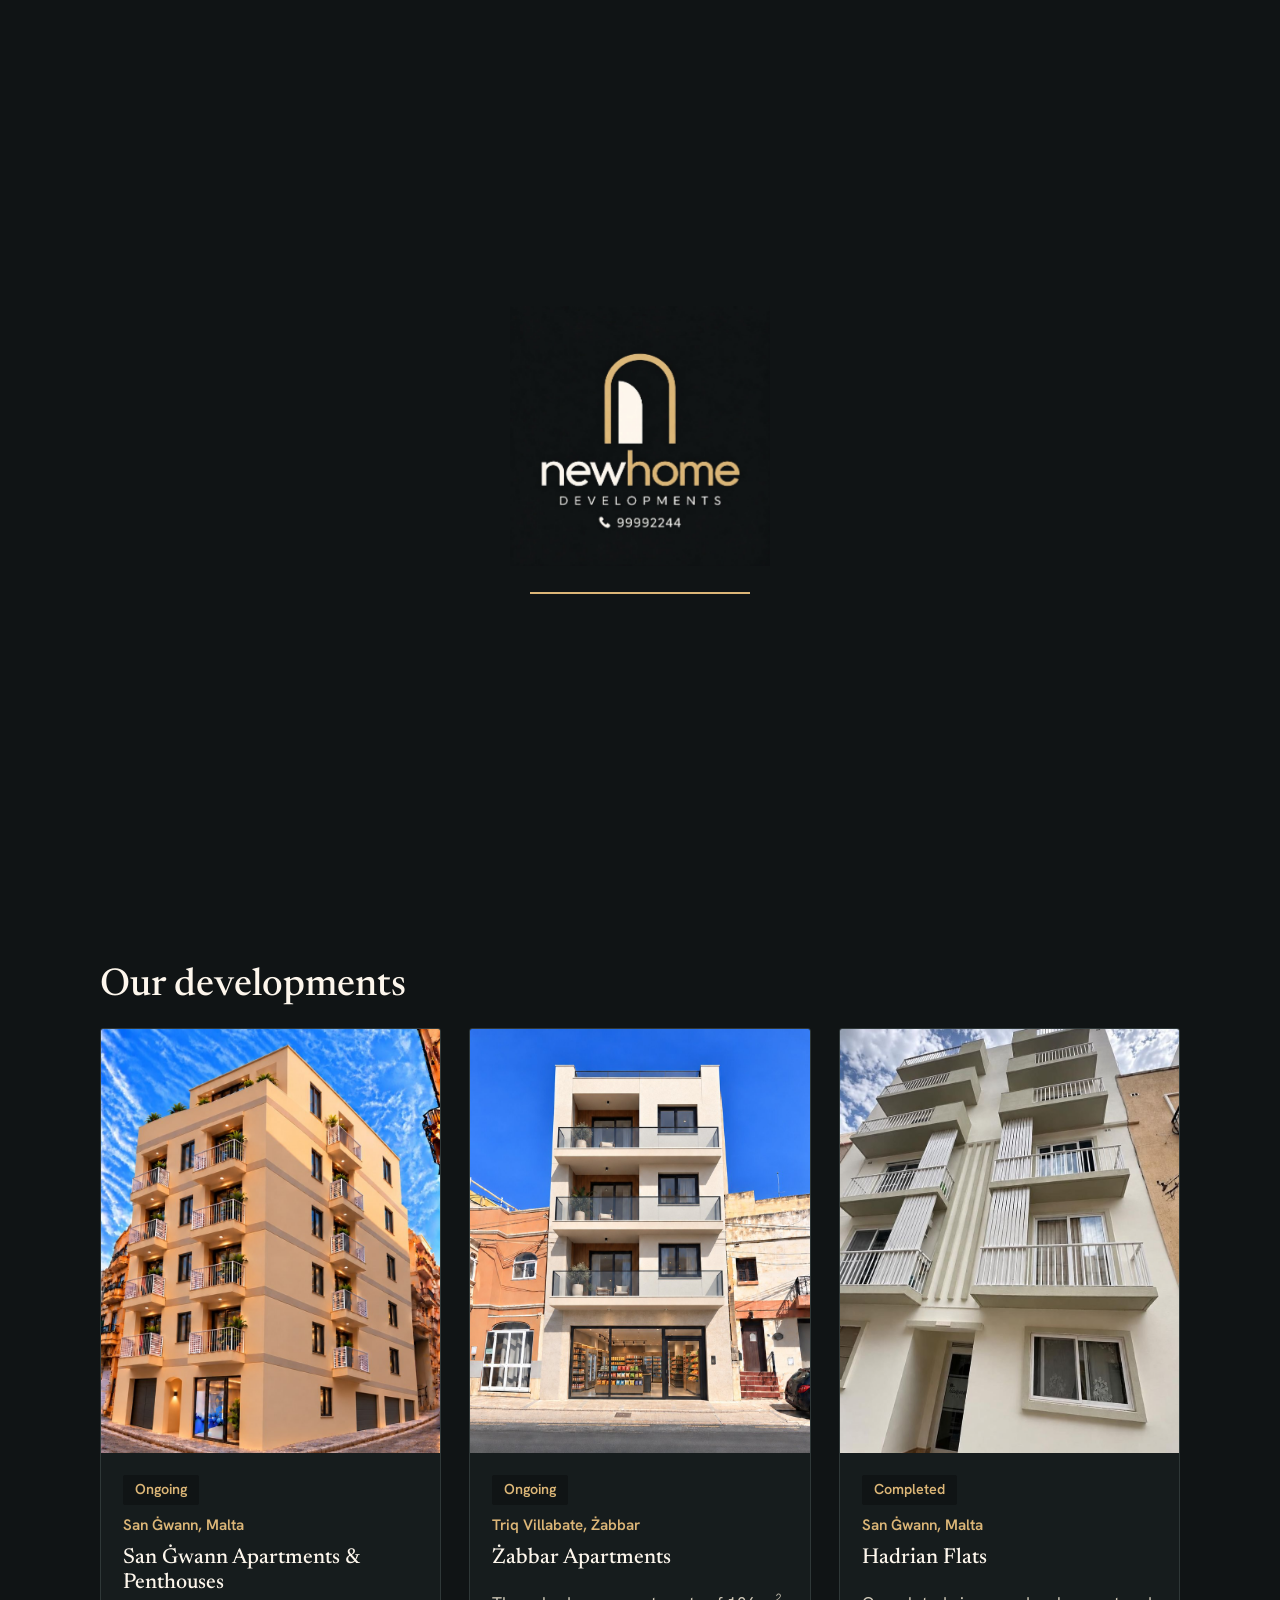
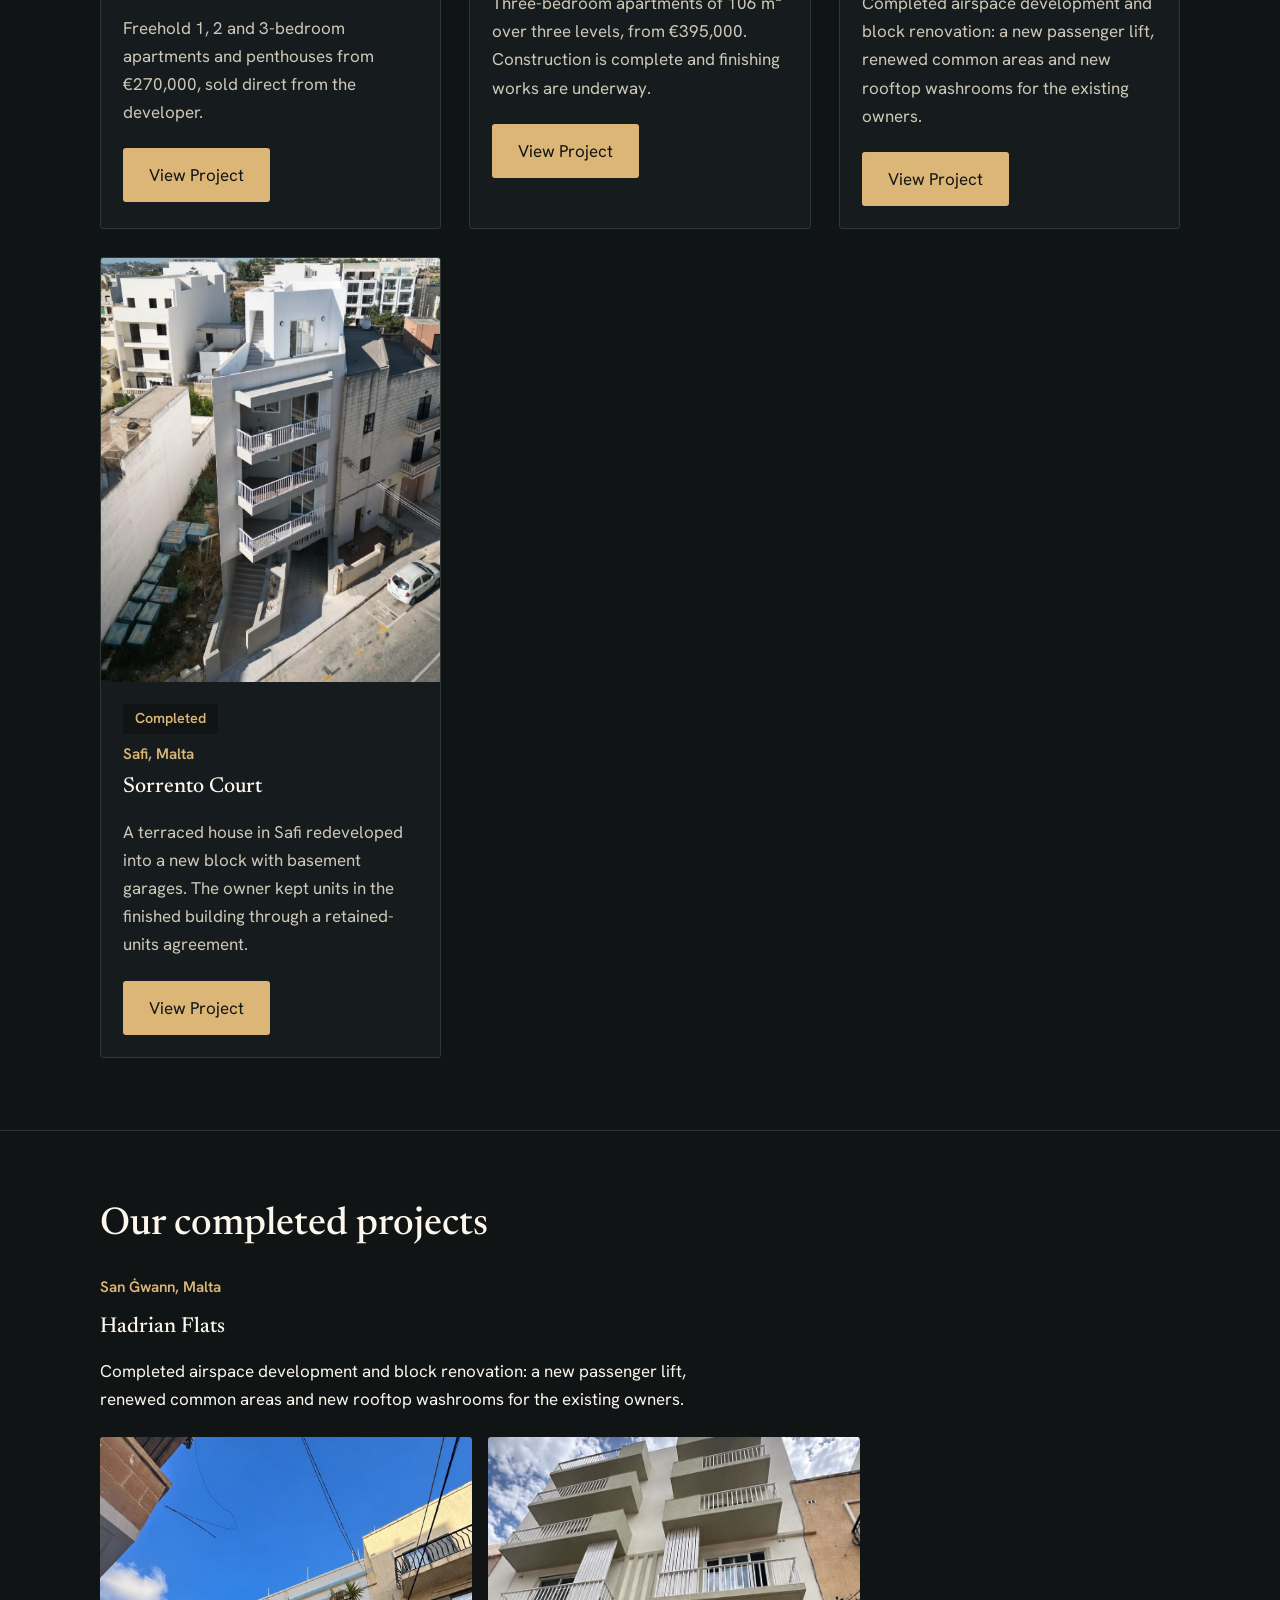
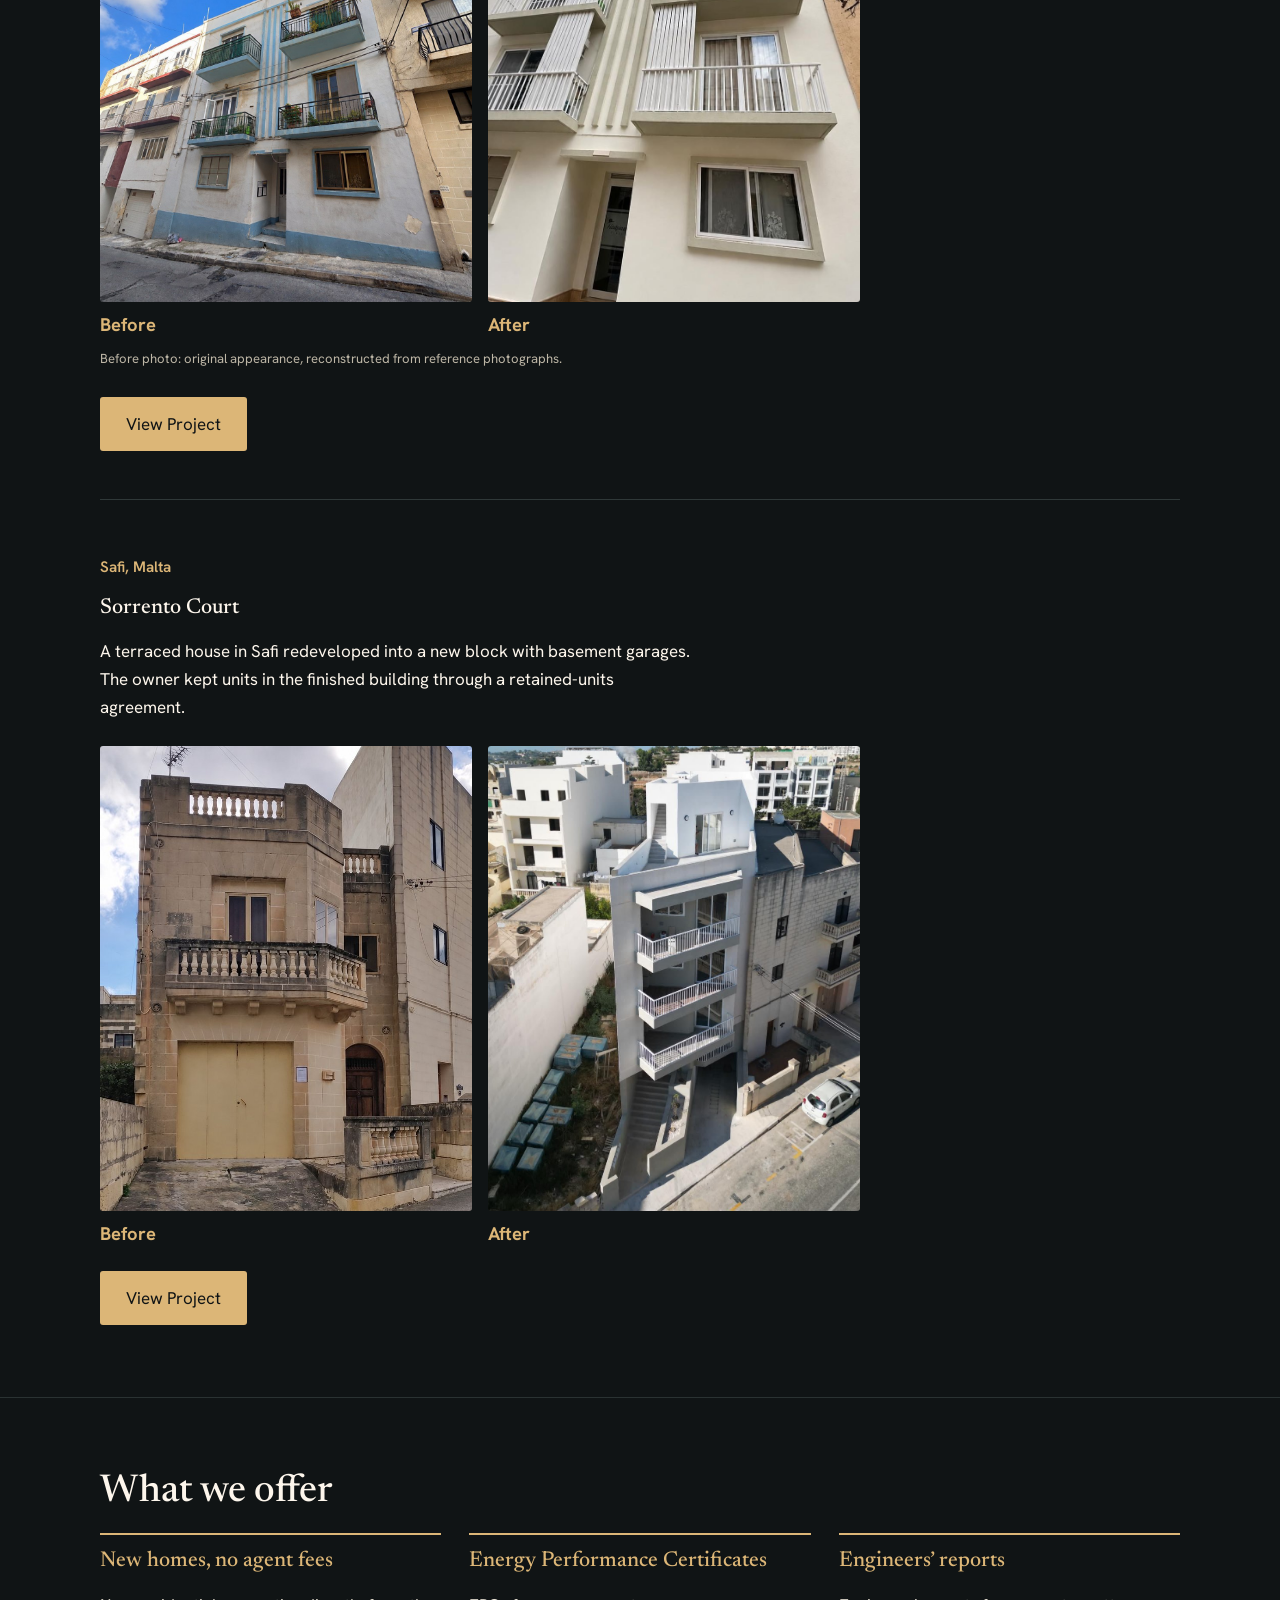
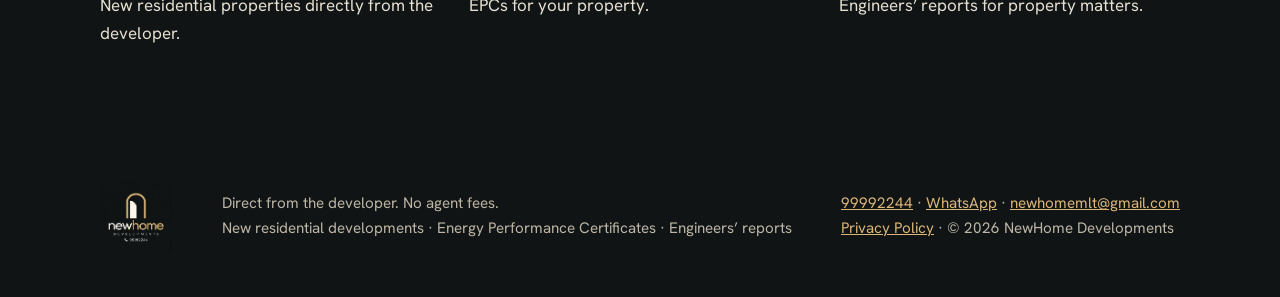
==== commit 68d7726b: "Add crawlable project pages, sitemap and robots.txt for search and AI search - Generate developments" ====
--- a/index.html
+++ b/index.html
@@ -6,11 +6,37 @@
       name="viewport"
       content="width=device-width,initial-scale=1,viewport-fit=cover"
     />
-    <title>New Home Developments | Your Property, Our Expertise</title>
+    <title>New Homes in Malta, Direct from the Developer | NewHome Developments</title>
     <meta
       name="description"
-      content="Quality new homes from the developer with no agent fees, plus EPCs and engineers’ reports. See our completed Hadrian Flats project."
+      content="New homes in San Ġwann, Żabbar and Safi, sold direct from the developer with no agent fees, plus EPCs and engineers’ reports."
     />
+    <link rel="canonical" href="https://newhome.mt/" />
+    <meta property="og:type" content="website" />
+    <meta property="og:site_name" content="NewHome Developments" />
+    <meta property="og:title" content="New Homes in Malta, Direct from the Developer | NewHome Developments" />
+    <meta property="og:description" content="New homes in San Ġwann, Żabbar and Safi, sold direct from the developer with no agent fees." />
+    <meta property="og:url" content="https://newhome.mt/" />
+    <meta property="og:image" content="https://newhome.mt/images/home-hero.jpg" />
+    <script type="application/ld+json">
+    {
+      "@context": "https://schema.org",
+      "@type": "Organization",
+      "name": "NewHome Developments",
+      "url": "https://newhome.mt/",
+      "logo": "https://newhome.mt/images/logo.png",
+      "email": "newhomemlt@gmail.com",
+      "telephone": "+35699992244",
+      "areaServed": { "@type": "Country", "name": "Malta" },
+      "contactPoint": {
+        "@type": "ContactPoint",
+        "contactType": "sales",
+        "telephone": "+35699992244",
+        "email": "newhomemlt@gmail.com",
+        "availableLanguage": ["en"]
+      }
+    }
+    </script>
     <link rel="icon" href="images/logo.png" />
     <link rel="preconnect" href="https://fonts.googleapis.com" />
     <link
@@ -37,11 +63,11 @@
             <p class="ask">
               Contact us today to explore our properties and services!
             </p>
-            <a class="btn" href="/developments.html">Explore Our Developments</a
-            ><a class="btn alt" href="contact.html">Contact Us</a>
+            <a class="btn" href="/developments">Explore Our Developments</a
+            ><a class="btn alt" href="/contact">Contact Us</a>
           </div>
           <div>
-            <img src="images/home-hero.jpg" alt="San Ġwann: proposed facade" />
+            <img src="images/home-hero.jpg" alt="San Ġwann: proposed facade, illustrative render" />
             <p class="cap">San Ġwann: proposed facade, illustrative render</p>
           </div>
         </div>
@@ -49,13 +75,13 @@
       <section class="sec dark">
         <div class="wrap">
           <h2>Our developments</h2>
-          <div class="grid" id="cards"></div>
+          <div class="grid" id="cards"><!--cards:start--><article class="card"><img src="images/sangwann-cover.jpg" alt="San Ġwann Apartments & Penthouses" loading="lazy"><div><span class="tag">Ongoing</span><span class="loc">San Ġwann, Malta</span><h3>San Ġwann Apartments & Penthouses</h3><p>Freehold 1, 2 and 3-bedroom apartments and penthouses from €270,000, sold direct from the developer.</p><a class="btn" href="/developments/san-gwann-san-mikiel">View Project</a></div></article><article class="card"><img src="images/zabbar-cover.jpg" alt="Żabbar Apartments" loading="lazy"><div><span class="tag">Ongoing</span><span class="loc">Triq Villabate, Żabbar</span><h3>Żabbar Apartments</h3><p>Three-bedroom apartments of 106 m² over three levels, from €395,000. Construction is complete and finishing works are underway.</p><a class="btn" href="/developments/zabbar-triq-villabate">View Project</a></div></article><article class="card"><img src="images/hadrian-cover.jpg" alt="Hadrian Flats" loading="lazy"><div><span class="tag">Completed</span><span class="loc">San Ġwann, Malta</span><h3>Hadrian Flats</h3><p>Completed airspace development and block renovation: a new passenger lift, renewed common areas and new rooftop washrooms for the existing owners.</p><a class="btn" href="/developments/hadrian-flats">View Project</a></div></article><article class="card"><img src="images/sorrento-cover.jpg" alt="Sorrento Court" loading="lazy"><div><span class="tag">Completed</span><span class="loc">Safi, Malta</span><h3>Sorrento Court</h3><p>A terraced house in Safi redeveloped into a new block with basement garages. The owner kept units in the finished building through a retained-units agreement.</p><a class="btn" href="/developments/sorrento-court-safi">View Project</a></div></article><!--cards:end--></div>
         </div>
       </section>
       <section class="sec dark">
         <div class="wrap">
           <h2>Our completed projects</h2>
-          <div id="done"></div>
+          <div id="done"><!--done:start--><div class="done"><p class="loc">San Ġwann, Malta</p><h3>Hadrian Flats</h3><p style="max-width:60ch">Completed airspace development and block renovation: a new passenger lift, renewed common areas and new rooftop washrooms for the existing owners.</p><div class="ba"><figure><img src="images/hadrian-before.jpg" alt="Hadrian Flats before" loading="lazy"><figcaption>Before</figcaption></figure><figure><img src="images/hadrian-cover.jpg" alt="Hadrian Flats after" loading="lazy"><figcaption>After</figcaption></figure></div><p class="cap">Before photo: original appearance, reconstructed from reference photographs.</p><a class="btn" href="/developments/hadrian-flats">View Project</a></div><div class="done"><p class="loc">Safi, Malta</p><h3>Sorrento Court</h3><p style="max-width:60ch">A terraced house in Safi redeveloped into a new block with basement garages. The owner kept units in the finished building through a retained-units agreement.</p><div class="ba"><figure><img src="images/sorrento-before.jpg" alt="Sorrento Court before" loading="lazy"><figcaption>Before</figcaption></figure><figure><img src="images/sorrento-cover.jpg" alt="Sorrento Court after" loading="lazy"><figcaption>After</figcaption></figure></div><a class="btn" href="/developments/sorrento-court-safi">View Project</a></div><!--done:end--></div>
         </div>
       </section>
       <section class="sec dark">
--- a/css/style.css
+++ b/css/style.css
@@ -1,933 +1,121 @@
-:root {
-  --ink: #101415;
-  --ink2: #161c1d;
-  --gold: #dcb677;
-  --cream: #fdf6ec;
-  --gold-d: #8f6d38;
-  --paper: #faf7f1;
-  --line: #e6dfd2;
-  --txt: #222;
-  --mut: #5d5a53;
-}
-* {
-  box-sizing: border-box;
-}
-html {
-  scroll-behavior: smooth;
-}
-body {
-  margin: 0;
-  font:
-    17px/1.65 "Hanken Grotesk",
-    system-ui,
-    sans-serif;
-  color: var(--txt);
-  background: var(--paper);
-}
-h1,
-h2,
-h3 {
-  font-family: "Newsreader", Georgia, serif;
-  line-height: 1.15;
-  font-weight: 500;
-  margin: 0 0 0.5em;
-}
-h1 {
-  font-size: clamp(2.3rem, 5vw, 3.8rem);
-}
-h2 {
-  font-size: clamp(1.7rem, 3vw, 2.4rem);
-}
-h3 {
-  font-size: 1.35rem;
-}
-a {
-  color: var(--gold-d);
-}
-img {
-  max-width: 100%;
-  display: block;
-}
-.wrap {
-  max-width: 1120px;
-  margin: 0 auto;
-  padding: 0 max(20px, env(safe-area-inset-left)) 0
-    max(20px, env(safe-area-inset-right));
-}
-.sec {
-  padding: 72px 0;
-}
-.btn {
-  display: inline-block;
-  background: var(--gold);
-  color: var(--ink);
-  padding: 13px 26px;
-  border: 0;
-  border-radius: 3px;
-  font: 600 1rem inherit;
-  font-family: inherit;
-  text-decoration: none;
-  cursor: pointer;
-  transition: background 0.2s;
-}
-.btn:hover {
-  background: #dbb87d;
-}
-.btn.alt {
-  background: none;
-  border: 1px solid var(--gold);
-  color: var(--gold-d);
-}
-:focus-visible {
-  outline: 3px solid var(--gold);
-  outline-offset: 3px;
-}
-.hero {
-  background: var(--ink);
-  color: #f3efe6;
-  padding: 64px 0;
-}
-.hero .wrap {
-  display: grid;
-  grid-template-columns: 1.1fr 0.9fr;
-  gap: 48px;
-  align-items: center;
-}
-.hero p {
-  color: #cfc8b8;
-  max-width: 46ch;
-}
-.hero img {
-  border-radius: 3px;
-  max-height: 560px;
-  width: 100%;
-  object-fit: cover;
-  object-position: top;
-}
-.cap {
-  font-size: 0.82rem;
-  color: var(--mut);
-  margin-top: 6px;
-}
-.hero .cap {
-  color: #9d9686;
-}
-.grid {
-  display: grid;
-  grid-template-columns: repeat(auto-fill, minmax(min(320px, 100%), 1fr));
-  gap: 28px;
-}
-.card {
-  background: #fff;
-  border: 1px solid var(--line);
-  border-radius: 3px;
-  overflow: hidden;
-  display: flex;
-  flex-direction: column;
-}
-.card img {
-  aspect-ratio: 4/3;
-  object-fit: cover;
-  object-position: top;
-  width: 100%;
-}
-.card div {
-  padding: 22px;
-  display: flex;
-  flex-direction: column;
-  gap: 8px;
-  flex: 1;
-}
-.card p {
-  margin: 0;
-  color: var(--mut);
-}
-.card .btn {
-  margin-top: auto;
-  align-self: flex-start;
-}
-.loc {
-  color: var(--gold-d);
-  font-weight: 600;
-  font-size: 0.95rem;
-}
-.band {
-  background: var(--ink2);
-  color: #eee;
-}
-.band h2 {
-  color: var(--gold);
-}
-.three {
-  display: grid;
-  grid-template-columns: repeat(auto-fit, minmax(240px, 1fr));
-  gap: 28px;
-}
-.three > div {
-  border-top: 2px solid var(--gold);
-  padding-top: 14px;
-}
-.band .three p {
-  color: #cfc8b8;
-}
-.row {
-  display: grid;
-  grid-template-columns: 1fr 1fr;
-  gap: 48px;
-  align-items: center;
-  padding: 36px 0;
-  border-top: 1px solid var(--line);
-}
-.row img {
-  border-radius: 3px;
-  width: 100%;
-  max-height: 520px;
-  object-fit: cover;
-  object-position: top;
-}
-.tag {
-  display: inline-block;
-  background: var(--ink);
-  color: var(--gold);
-  padding: 3px 12px;
-  border-radius: 2px;
-  font-size: 0.9rem;
-  font-weight: 600;
-}
-.cmp {
-  position: relative;
-  max-width: 560px;
-  margin: 24px auto 0;
-  aspect-ratio: 4/5;
-  overflow: hidden;
-  border-radius: 3px;
-  background: #000;
-}
-.cmp img {
-  position: absolute;
-  inset: 0;
-  width: 100%;
-  height: 100%;
-  object-fit: cover;
-  object-position: top;
-}
-.cmp .top {
-  clip-path: inset(0 50% 0 0);
-}
-ul.tick {
-  padding-left: 0;
-  list-style: none;
-}
-ul.tick li {
-  padding: 8px 0 8px 28px;
-  position: relative;
-  border-bottom: 1px solid var(--line);
-}
-ul.tick li:before {
-  content: "";
-  position: absolute;
-  left: 4px;
-  top: 17px;
-  width: 9px;
-  height: 9px;
-  background: var(--gold);
-}
-.notes {
-  background: #fff;
-  border: 1px solid var(--line);
-  padding: 32px;
-  border-radius: 3px;
-}
-form {
-  display: grid;
-  gap: 14px;
-  max-width: 560px;
-}
-label {
-  font-weight: 600;
-  font-size: 0.95rem;
-}
-input,
-textarea {
-  width: 100%;
-  padding: 12px;
-  border: 1px solid #cfc7b6;
-  border-radius: 3px;
-  font: inherit;
-  background: #fff;
-}
-.two {
-  display: grid;
-  grid-template-columns: 1fr 1fr;
-  gap: 40px;
-}
-footer {
-  background: var(--ink);
-  color: #bdb6a6;
-  padding: 40px 0;
-  font-size: 0.95rem;
-}
-footer .wrap {
-  display: flex;
-  gap: 24px;
-  flex-wrap: wrap;
-  align-items: center;
-  justify-content: space-between;
-}
-footer img {
-  height: 72px;
-}
-footer a {
-  color: var(--gold);
-}
-@media (max-width: 800px) {
-  .hero .wrap,
-  .row,
-  .two {
-    grid-template-columns: 1fr;
-    gap: 28px;
-  }
-  .sec {
-    padding: 52px 0;
-  }
-}
-@media (prefers-reduced-motion: reduce) {
-  html {
-    scroll-behavior: auto;
-  }
-  * {
-    transition: none !important;
-  }
-}
-.about {
-  font-size: 1.2rem;
-  line-height: 1.85;
-}
-.about p {
-  max-width: 65ch;
-  color: #1a1a1a;
-}
-.about h1 {
-  margin-bottom: 0.8em;
-}
-.about h2 {
-  font-size: 1.9rem;
-  margin-top: 1.6em;
-  padding-top: 0.6em;
-  border-top: 2px solid var(--gold);
-}
-.glance {
-  background: #fff;
-  border: 2px solid var(--ink);
-  padding: 24px 28px;
-  border-radius: 3px;
-  margin: 28px 0;
-}
-.glance h2 {
-  margin: 0 0 8px;
-  padding: 0;
-  border: 0;
-  font-size: 1.6rem;
-}
-.callbox {
-  background: var(--ink);
-  color: #f3efe6;
-  padding: 32px;
-  border-radius: 3px;
-  margin-top: 48px;
-  text-align: center;
-}
-.callbox h2 {
-  color: var(--gold);
-  margin: 0 0 8px;
-  padding: 0;
-  border: 0;
-}
-.callbox p {
-  margin: 0 auto 16px;
-  color: #e6e0d2;
-}
-.callbox .tel {
-  display: block;
-  font:
-    500 clamp(2rem, 6vw, 3rem) "Newsreader",
-    Georgia,
-    serif;
-  color: var(--gold);
-  text-decoration: none;
-  margin-bottom: 18px;
-}
-.callbox .btn {
-  font-size: 1.15rem;
-  padding: 16px 30px;
-  margin: 6px;
-}
-.gal {
-  display: grid;
-  grid-template-columns: repeat(auto-fill, minmax(220px, 1fr));
-  gap: 18px;
-}
-.gal figure {
-  margin: 0;
-}
-.gal img {
-  aspect-ratio: 4/5;
-  object-fit: cover;
-  width: 100%;
-  border-radius: 3px;
-}
-.cmp {
-  touch-action: pan-y;
-  cursor: ew-resize;
-  user-select: none;
-}
-.hint {
-  font-size: 1.2rem;
-  max-width: 60ch;
-}
-.knob {
-  position: absolute;
-  top: 0;
-  bottom: 0;
-  left: 50%;
-  width: 4px;
-  background: var(--gold);
-  transform: translateX(-50%);
-  pointer-events: none;
-}
-.knob span {
-  position: absolute;
-  top: 50%;
-  left: 50%;
-  transform: translate(-50%, -50%);
-  background: var(--gold);
-  color: var(--ink);
-  font-weight: 700;
-  border-radius: 999px;
-  padding: 14px 16px;
-  font-size: 1.1rem;
-  white-space: nowrap;
-  box-shadow: 0 2px 10px rgba(0, 0, 0, 0.5);
-}
-.lb {
-  position: absolute;
-  top: 12px;
-  z-index: 2;
-  background: var(--ink);
-  color: var(--gold);
-  padding: 8px 16px;
-  font-weight: 700;
-  font-size: 1.1rem;
-  border-radius: 3px;
-}
-.lb.l {
-  left: 12px;
-}
-.lb.r {
-  right: 12px;
-}
-.rng {
-  -webkit-appearance: none;
-  appearance: none;
-  display: block;
-  width: 100%;
-  max-width: 560px;
-  margin: 20px auto 0;
-  height: 44px;
-  background: transparent;
-}
-.rng::-webkit-slider-runnable-track {
-  height: 12px;
-  background: var(--ink);
-  border-radius: 6px;
-}
-.rng::-webkit-slider-thumb {
-  -webkit-appearance: none;
-  width: 44px;
-  height: 44px;
-  margin-top: -16px;
-  border-radius: 50%;
-  background: var(--gold);
-  border: 3px solid var(--ink);
-}
-.rng::-moz-range-track {
-  height: 12px;
-  background: var(--ink);
-  border-radius: 6px;
-}
-.rng::-moz-range-thumb {
-  width: 38px;
-  height: 38px;
-  border-radius: 50%;
-  background: var(--gold);
-  border: 3px solid var(--ink);
-}
-.cbtns {
-  display: flex;
-  gap: 10px;
-  flex-wrap: wrap;
-  justify-content: center;
-  margin-top: 12px;
-}
-.cbtns .btn {
-  font-size: 1.1rem;
-  padding: 14px 22px;
-}
-.hero h1 {
-  color: var(--cream);
-  font-size: clamp(2.4rem, 5.5vw, 4rem);
-}
-.hero h1 b {
-  color: var(--gold);
-  font-weight: 500;
-}
-.hero h1 .ln {
-  display: block;
-}
-.hero h1 .sub {
-  margin-top: 0.25em;
-  font-size: 0.52em;
-  color: var(--gold);
-  letter-spacing: 0.01em;
-}
-.hero .lead {
-  font-size: 1.3rem;
-  color: var(--cream);
-  max-width: 34ch;
-}
-.hero .svc {
-  font-size: 1.15rem;
-  color: var(--gold);
-  margin: 0 0 6px;
-}
-.hero .ask {
-  color: #e6e0d2;
-  margin: 0 0 26px;
-}
-.hero .btn.alt {
-  color: var(--gold);
-  margin-left: 10px;
-}
-.dark {
-  background: var(--ink);
-  color: var(--cream);
-  border-top: 1px solid #2a3232;
-}
-.dark h2 {
-  color: var(--cream);
-}
-.dark .card {
-  background: var(--ink2);
-  border-color: #2f3838;
-}
-.dark .card h3 {
-  color: var(--cream);
-}
-.dark .card p {
-  color: #cfc8b8;
-}
-.dark .loc {
-  color: var(--gold);
-}
-.dark .three > div {
-  border-color: var(--gold);
-}
-.dark .three h3 {
-  color: var(--gold);
-}
-.dark .three p {
-  color: #e6e0d2;
-}
-.cmp {
-  max-width: 600px;
-  aspect-ratio: 3/4;
-  box-shadow: 0 6px 24px rgba(0, 0, 0, 0.25);
-}
-.cmp img {
-  -webkit-user-drag: none;
-  pointer-events: none;
-}
-.cmp .top {
-  will-change: clip-path;
-}
-.knob span {
-  width: 68px;
-  height: 68px;
-  padding: 0;
-  display: flex;
-  align-items: center;
-  justify-content: center;
-  font-size: 1.05rem;
-  border: 3px solid var(--ink);
-}
-.tip {
-  position: absolute;
-  left: 50%;
-  bottom: 16px;
-  transform: translateX(-50%);
-  background: var(--ink);
-  color: var(--gold);
-  padding: 10px 18px;
-  border-radius: 999px;
-  font-weight: 700;
-  font-size: 1.05rem;
-  white-space: nowrap;
-  z-index: 2;
-  pointer-events: none;
-  transition: opacity 0.3s;
-}
-.cmp.used .tip {
-  opacity: 0;
-}
-@keyframes pulse {
-  0%,
-  100% {
-    box-shadow: 0 0 0 0 rgba(220, 182, 119, 0.8);
-  }
-  50% {
-    box-shadow: 0 0 0 16px rgba(220, 182, 119, 0);
-  }
-}
-.cmp:not(.used) .knob span {
-  animation: pulse 1.6s infinite;
-}
-.rng {
-  position: absolute;
-  width: 1px;
-  height: 1px;
-  margin: -1px;
-  overflow: hidden;
-  clip: rect(0 0 0 0);
-}
-.cmp:has(+ .rng:focus-visible) {
-  outline: 3px solid var(--gold);
-  outline-offset: 4px;
-}
-@media (prefers-reduced-motion: reduce) {
-  .knob span {
-    animation: none !important;
-  }
-}
-.ba {
-  display: grid;
-  grid-template-columns: 1fr 1fr;
-  gap: 16px;
-  max-width: 760px;
-  margin: 24px 0 8px;
-}
-.ba figure {
-  margin: 0;
-}
-.ba img {
-  aspect-ratio: 3/4;
-  object-fit: cover;
-  object-position: top;
-  width: 100%;
-  border-radius: 3px;
-}
-.ba figcaption {
-  color: var(--gold);
-  font-weight: 700;
-  font-size: 1.15rem;
-  margin-top: 8px;
-}
-.dark .cap {
-  color: #bdb6a6;
-}
-.dark .btn {
-  margin-top: 14px;
-}
-.hero img {
-  max-height: 680px;
-}
+:root{--ink:#101415;--ink2:#161c1d;--gold:#dcb677;--cream:#fdf6ec;--gold-d:#8f6d38;--paper:#faf7f1;--line:#e6dfd2;--txt:#222;--mut:#5d5a53}
+*{box-sizing:border-box}html{scroll-behavior:smooth}
+body{margin:0;font:17px/1.65 "Hanken Grotesk",system-ui,sans-serif;color:var(--txt);background:var(--paper)}
+h1,h2,h3{font-family:"Newsreader",Georgia,serif;line-height:1.15;font-weight:500;margin:0 0 .5em}
+h1{font-size:clamp(2.3rem,5vw,3.8rem)}h2{font-size:clamp(1.7rem,3vw,2.4rem)}h3{font-size:1.35rem}
+a{color:var(--gold-d)}img{max-width:100%;display:block}
+.wrap{max-width:1120px;margin:0 auto;padding:0 max(20px,env(safe-area-inset-left)) 0 max(20px,env(safe-area-inset-right))}.sec{padding:72px 0}
+.btn{display:inline-block;background:var(--gold);color:var(--ink);padding:13px 26px;border:0;border-radius:3px;font:600 1rem inherit;font-family:inherit;text-decoration:none;cursor:pointer;transition:background .2s}
+.btn:hover{background:#dbb87d}.btn.alt{background:none;border:1px solid var(--gold);color:var(--gold-d)}
+:focus-visible{outline:3px solid var(--gold);outline-offset:3px}
+.hero{background:var(--ink);color:#f3efe6;padding:64px 0}
+.hero .wrap{display:grid;grid-template-columns:1.1fr .9fr;gap:48px;align-items:center}
+.hero p{color:#cfc8b8;max-width:46ch}.hero img{border-radius:3px;max-height:560px;width:100%;object-fit:cover;object-position:top}
+.cap{font-size:.82rem;color:var(--mut);margin-top:6px}.hero .cap{color:#9d9686}
+.grid{display:grid;grid-template-columns:repeat(auto-fill,minmax(min(320px,100%),1fr));gap:28px}
+.card{background:#fff;border:1px solid var(--line);border-radius:3px;overflow:hidden;display:flex;flex-direction:column}
+.card img{aspect-ratio:4/3;object-fit:cover;object-position:top;width:100%}
+.card div{padding:22px;display:flex;flex-direction:column;gap:8px;flex:1}.card p{margin:0;color:var(--mut)}
+.card .btn{margin-top:auto;align-self:flex-start}.loc{color:var(--gold-d);font-weight:600;font-size:.95rem}
+.band{background:var(--ink2);color:#eee}.band h2{color:var(--gold)}
+.three{display:grid;grid-template-columns:repeat(auto-fit,minmax(240px,1fr));gap:28px}
+.three>div{border-top:2px solid var(--gold);padding-top:14px}.band .three p{color:#cfc8b8}
+.row{display:grid;grid-template-columns:1fr 1fr;gap:48px;align-items:center;padding:36px 0;border-top:1px solid var(--line)}
+.row img{border-radius:3px;width:100%;max-height:520px;object-fit:cover;object-position:top}
+.tag{display:inline-block;background:var(--ink);color:var(--gold);padding:3px 12px;border-radius:2px;font-size:.9rem;font-weight:600}
+.cmp{position:relative;max-width:560px;margin:24px auto 0;aspect-ratio:4/5;overflow:hidden;border-radius:3px;background:#000}
+.cmp img{position:absolute;inset:0;width:100%;height:100%;object-fit:cover;object-position:top}
+.cmp .top{clip-path:inset(0 50% 0 0)}
+ul.tick{padding-left:0;list-style:none}ul.tick li{padding:8px 0 8px 28px;position:relative;border-bottom:1px solid var(--line)}
+ul.tick li:before{content:"";position:absolute;left:4px;top:17px;width:9px;height:9px;background:var(--gold)}
+.notes{background:#fff;border:1px solid var(--line);padding:32px;border-radius:3px}
+form{display:grid;gap:14px;max-width:560px}label{font-weight:600;font-size:.95rem}
+input,textarea{width:100%;padding:12px;border:1px solid #cfc7b6;border-radius:3px;font:inherit;background:#fff}
+.two{display:grid;grid-template-columns:1fr 1fr;gap:40px}
+footer{background:var(--ink);color:#bdb6a6;padding:40px 0;font-size:.95rem}footer .wrap{display:flex;gap:24px;flex-wrap:wrap;align-items:center;justify-content:space-between}
+footer img{height:72px}footer a{color:var(--gold)}
+@media(max-width:800px){.hero .wrap,.row,.two{grid-template-columns:1fr;gap:28px}.sec{padding:52px 0}}
+@media(prefers-reduced-motion:reduce){html{scroll-behavior:auto}*{transition:none!important}}
+.about{font-size:1.2rem;line-height:1.85}.about p{max-width:65ch;color:#1a1a1a}.about h1{margin-bottom:.8em}
+.about h2{font-size:1.9rem;margin-top:1.6em;padding-top:.6em;border-top:2px solid var(--gold)}
+.glance{background:#fff;border:2px solid var(--ink);padding:24px 28px;border-radius:3px;margin:28px 0}.glance h2{margin:0 0 8px;padding:0;border:0;font-size:1.6rem}
+.callbox{background:var(--ink);color:#f3efe6;padding:32px;border-radius:3px;margin-top:48px;text-align:center}
+.callbox h2{color:var(--gold);margin:0 0 8px;padding:0;border:0}.callbox p{margin:0 auto 16px;color:#e6e0d2}
+.callbox .tel{display:block;font:500 clamp(2rem,6vw,3rem) "Newsreader",Georgia,serif;color:var(--gold);text-decoration:none;margin-bottom:18px}
+.callbox .btn{font-size:1.15rem;padding:16px 30px;margin:6px}
+.gal{display:grid;grid-template-columns:repeat(auto-fill,minmax(220px,1fr));gap:18px}.gal figure{margin:0}.gal img{aspect-ratio:4/5;object-fit:cover;width:100%;border-radius:3px}
+.cmp{touch-action:pan-y;cursor:ew-resize;user-select:none}.hint{font-size:1.2rem;max-width:60ch}
+.knob{position:absolute;top:0;bottom:0;left:50%;width:4px;background:var(--gold);transform:translateX(-50%);pointer-events:none}
+.knob span{position:absolute;top:50%;left:50%;transform:translate(-50%,-50%);background:var(--gold);color:var(--ink);font-weight:700;border-radius:999px;padding:14px 16px;font-size:1.1rem;white-space:nowrap;box-shadow:0 2px 10px rgba(0,0,0,.5)}
+.lb{position:absolute;top:12px;z-index:2;background:var(--ink);color:var(--gold);padding:8px 16px;font-weight:700;font-size:1.1rem;border-radius:3px}.lb.l{left:12px}.lb.r{right:12px}
+.rng{-webkit-appearance:none;appearance:none;display:block;width:100%;max-width:560px;margin:20px auto 0;height:44px;background:transparent}
+.rng::-webkit-slider-runnable-track{height:12px;background:var(--ink);border-radius:6px}.rng::-webkit-slider-thumb{-webkit-appearance:none;width:44px;height:44px;margin-top:-16px;border-radius:50%;background:var(--gold);border:3px solid var(--ink)}
+.rng::-moz-range-track{height:12px;background:var(--ink);border-radius:6px}.rng::-moz-range-thumb{width:38px;height:38px;border-radius:50%;background:var(--gold);border:3px solid var(--ink)}
+.cbtns{display:flex;gap:10px;flex-wrap:wrap;justify-content:center;margin-top:12px}.cbtns .btn{font-size:1.1rem;padding:14px 22px}
+.hero h1{color:var(--cream);font-size:clamp(2.4rem,5.5vw,4rem)}.hero h1 b{color:var(--gold);font-weight:500}.hero h1 .ln{display:block}.hero h1 .sub{margin-top:.25em;font-size:.52em;color:var(--gold);letter-spacing:.01em}
+.hero .lead{font-size:1.3rem;color:var(--cream);max-width:34ch}.hero .svc{font-size:1.15rem;color:var(--gold);margin:0 0 6px}.hero .ask{color:#e6e0d2;margin:0 0 26px}
+.hero .btn.alt{color:var(--gold);margin-left:10px}
+.dark{background:var(--ink);color:var(--cream);border-top:1px solid #2a3232}.dark h2{color:var(--cream)}
+.dark .card{background:var(--ink2);border-color:#2f3838}.dark .card h3{color:var(--cream)}.dark .card p{color:#cfc8b8}.dark .loc{color:var(--gold)}
+.dark .three>div{border-color:var(--gold)}.dark .three h3{color:var(--gold)}.dark .three p{color:#e6e0d2}
+.cmp{max-width:600px;aspect-ratio:3/4;box-shadow:0 6px 24px rgba(0,0,0,.25)}.cmp img{-webkit-user-drag:none;pointer-events:none}.cmp .top{will-change:clip-path}
+.knob span{width:68px;height:68px;padding:0;display:flex;align-items:center;justify-content:center;font-size:1.05rem;border:3px solid var(--ink)}
+.tip{position:absolute;left:50%;bottom:16px;transform:translateX(-50%);background:var(--ink);color:var(--gold);padding:10px 18px;border-radius:999px;font-weight:700;font-size:1.05rem;white-space:nowrap;z-index:2;pointer-events:none;transition:opacity .3s}.cmp.used .tip{opacity:0}
+@keyframes pulse{0%,100%{box-shadow:0 0 0 0 rgba(220,182,119,.8)}50%{box-shadow:0 0 0 16px rgba(220,182,119,0)}}.cmp:not(.used) .knob span{animation:pulse 1.6s infinite}
+.rng{position:absolute;width:1px;height:1px;margin:-1px;overflow:hidden;clip:rect(0 0 0 0)}.cmp:has(+ .rng:focus-visible){outline:3px solid var(--gold);outline-offset:4px}
+@media(prefers-reduced-motion:reduce){.knob span{animation:none!important}}
+.ba{display:grid;grid-template-columns:1fr 1fr;gap:16px;max-width:760px;margin:24px 0 8px}.ba figure{margin:0}.ba img{aspect-ratio:3/4;object-fit:cover;object-position:top;width:100%;border-radius:3px}.ba figcaption{color:var(--gold);font-weight:700;font-size:1.15rem;margin-top:8px}.dark .cap{color:#bdb6a6}.dark .btn{margin-top:14px}
+.hero img{max-height:680px}
 
 /* header: logo left, colour change on scroll */
-header {
-  position: fixed;
-  top: env(safe-area-inset-top, 0px);
-  left: 0;
-  right: 0;
-  z-index: 20;
-  background: transparent;
-  padding: 12px 0;
-  transition:
-    background 0.45s ease,
-    box-shadow 0.45s ease,
-    padding 0.45s ease;
-}
-header.sc {
-  background: var(--cream);
-  box-shadow: 0 2px 16px rgba(0, 0, 0, 0.22);
-  padding: 6px 0;
-}
-header .wrap.hd {
-  display: flex;
-  align-items: center;
-  justify-content: space-between;
-}
-.brand {
-  display: block;
-  line-height: 0;
-}
-.brand img {
-  height: 64px;
-  width: 64px;
-}
-header nav a {
-  color: var(--cream);
-  text-decoration: none;
-  margin: 0 0 0 26px;
-  padding: 6px 0;
-  border-bottom: 2px solid transparent;
-  font-weight: 600;
-  transition:
-    color 0.4s,
-    border-color 0.4s;
-}
-header nav a:hover,
-header nav a.on {
-  color: var(--gold);
-  border-color: var(--gold);
-}
-header.sc nav a {
-  color: var(--ink);
-}
-header.sc nav a:hover,
-header.sc nav a.on {
-  color: var(--gold-d);
-  border-color: var(--gold-d);
-}
-.menu {
-  display: none;
-  background: none;
-  border: 1px solid var(--gold);
-  color: var(--gold);
-  padding: 9px 16px;
-  border-radius: 3px;
-  font: 600 1rem inherit;
-  font-family: inherit;
-}
-header.sc .menu {
-  color: var(--gold-d);
-  border-color: var(--gold-d);
-}
-.mob {
-  display: none;
-}
-body:not(.home) main {
-  padding-top: 80px;
-}
-body.home .hero {
-  padding-top: 130px;
-}
+header{position:fixed;top:env(safe-area-inset-top,0px);left:0;right:0;z-index:20;background:transparent;padding:12px 0;transition:background .45s ease,box-shadow .45s ease,padding .45s ease}
+header.sc{background:var(--cream);box-shadow:0 2px 16px rgba(0,0,0,.22);padding:6px 0}
+header .wrap.hd{display:flex;align-items:center;justify-content:space-between}
+.brand{display:block;line-height:0}.brand img{height:64px;width:64px}
+header nav a{color:var(--cream);text-decoration:none;margin:0 0 0 26px;padding:6px 0;border-bottom:2px solid transparent;font-weight:600;transition:color .4s,border-color .4s}
+header nav a:hover,header nav a.on{color:var(--gold);border-color:var(--gold)}
+header.sc nav a{color:var(--ink)}header.sc nav a:hover,header.sc nav a.on{color:var(--gold-d);border-color:var(--gold-d)}
+.menu{display:none;background:none;border:1px solid var(--gold);color:var(--gold);padding:9px 16px;border-radius:3px;font:600 1rem inherit;font-family:inherit}header.sc .menu{color:var(--gold-d);border-color:var(--gold-d)}.mob{display:none}
+body:not(.home) main{padding-top:80px}body.home .hero{padding-top:130px}
 /* loading screen: logo in the middle */
-#splash {
-  position: fixed;
-  inset: 0;
-  z-index: 100;
-  background: var(--ink);
-  display: flex;
-  flex-direction: column;
-  align-items: center;
-  justify-content: center;
-  gap: 26px;
-  transition:
-    opacity 0.8s ease,
-    visibility 0.8s;
-}
-#splash.out {
-  opacity: 0;
-  visibility: hidden;
-}
-#splash img {
-  width: min(260px, 60vw);
-  height: auto;
-  animation: splashLogo 1.2s cubic-bezier(0.2, 0.7, 0.2, 1) both;
-}
-#splash i {
-  display: block;
-  height: 2px;
-  width: 0;
-  background: var(--gold);
-  animation: splashBar 1.6s 0.6s ease forwards;
-}
-@keyframes splashLogo {
-  from {
-    opacity: 0;
-    transform: scale(0.82);
-    filter: blur(10px);
-  }
-  to {
-    opacity: 1;
-    transform: none;
-    filter: blur(0);
-  }
-}
-@keyframes splashBar {
-  to {
-    width: min(220px, 50vw);
-  }
-}
-@media (max-width: 800px) {
-  .dn {
-    display: none;
-  }
-  .menu {
-    display: block;
-  }
-  .mob {
-    position: absolute;
-    top: 100%;
-    left: 0;
-    right: 0;
-    background: var(--cream);
-    padding: 6px 20px 16px;
-    box-shadow: 0 10px 18px rgba(0, 0, 0, 0.2);
-  }
-  header.open .mob {
-    display: block;
-  }
-  header.open {
-    background: var(--cream);
-  }
-  header .mob a {
-    display: block;
-    color: var(--ink);
-    margin: 0;
-    padding: 14px 0;
-    border-bottom: 1px solid var(--line);
-    font-size: 1.15rem;
-  }
-  body.home .hero {
-    padding-top: 120px;
-  }
-}
-@media (prefers-reduced-motion: reduce) {
-  * {
-    animation: none !important;
-  }
-}
+#splash{position:fixed;inset:0;z-index:100;background:var(--ink);display:flex;flex-direction:column;align-items:center;justify-content:center;gap:26px;transition:opacity .8s ease,visibility .8s}#splash.out{opacity:0;visibility:hidden}
+#splash img{width:min(260px,60vw);height:auto;animation:splashLogo 1.2s cubic-bezier(.2,.7,.2,1) both}
+#splash i{display:block;height:2px;width:0;background:var(--gold);animation:splashBar 1.6s .6s ease forwards}
+@keyframes splashLogo{from{opacity:0;transform:scale(.82);filter:blur(10px)}to{opacity:1;transform:none;filter:blur(0)}}@keyframes splashBar{to{width:min(220px,50vw)}}
+@media(max-width:800px){.dn{display:none}.menu{display:block}
+.mob{position:absolute;top:100%;left:0;right:0;background:var(--cream);padding:6px 20px 16px;box-shadow:0 10px 18px rgba(0,0,0,.2)}header.open .mob{display:block}header.open{background:var(--cream)}
+header .mob a{display:block;color:var(--ink);margin:0;padding:14px 0;border-bottom:1px solid var(--line);font-size:1.15rem}body.home .hero{padding-top:120px}}
+@media(prefers-reduced-motion:reduce){*{animation:none!important}}
 
 /* responsive: small phones to large desktops */
-html {
-  -webkit-text-size-adjust: 100%;
-  scroll-padding-top: 90px;
-}
-body {
-  overflow-wrap: break-word;
-}
-footer {
-  padding-bottom: calc(40px + env(safe-area-inset-bottom, 0px));
-}
-@media (min-width: 1600px) {
-  body {
-    font-size: 19px;
-  }
-  .wrap {
-    max-width: 1320px;
-  }
-}
-@media (max-width: 600px) {
-  .sec {
-    padding: 44px 0;
-  }
-  .hero .btn,
-  .hero .btn.alt,
-  .notes .btn,
-  .callbox .btn {
-    display: block;
-    text-align: center;
-    margin: 0 0 12px;
-  }
-  .callbox {
-    padding: 24px 16px;
-  }
-  .notes {
-    padding: 22px 18px;
-  }
-  .two,
-  .row {
-    gap: 28px;
-  }
-  footer .wrap {
-    flex-direction: column;
-    text-align: center;
-  }
-  footer img {
-    height: 64px;
-  }
-}
-@media (max-width: 380px) {
-  body {
-    font-size: 16px;
-  }
-  .wrap {
-    padding-left: 16px;
-    padding-right: 16px;
-  }
-  .brand img {
-    height: 56px;
-    width: 56px;
-  }
-}
-@media (max-height: 500px) and (orientation: landscape) {
-  body.home .hero {
-    padding-top: 100px;
-  }
-}
-.card .tag {
-  align-self: flex-start;
-}
-.hero .tag {
-  background: var(--gold);
-  color: var(--ink);
-  margin-bottom: 10px;
-}
+html{-webkit-text-size-adjust:100%;scroll-padding-top:90px}body{overflow-wrap:break-word}footer{padding-bottom:calc(40px + env(safe-area-inset-bottom,0px))}
+@media(min-width:1600px){body{font-size:19px}.wrap{max-width:1320px}}
+@media(max-width:600px){.sec{padding:44px 0}.hero .btn,.hero .btn.alt,.notes .btn,.callbox .btn{display:block;text-align:center;margin:0 0 12px}.callbox{padding:24px 16px}.notes{padding:22px 18px}.two,.row{gap:28px}footer .wrap{flex-direction:column;text-align:center}footer img{height:64px}}
+@media(max-width:380px){body{font-size:16px}.wrap{padding-left:16px;padding-right:16px}.brand img{height:56px;width:56px}}
+@media(max-height:500px) and (orientation:landscape){body.home .hero{padding-top:100px}}
+.card .tag{align-self:flex-start}
+.hero .tag{background:var(--gold);color:var(--ink);margin-bottom:10px}
 
 /* bigger logo, completed projects on Home */
-.brand img {
-  height: 88px;
-  width: 88px;
-}
-header.sc .brand img {
-  height: 72px;
-  width: 72px;
-}
-header .brand img {
-  transition:
-    height 0.45s ease,
-    width 0.45s ease;
-}
-body.home .hero {
-  padding-top: 150px;
-}
-body:not(.home) main {
-  padding-top: 92px;
-}
-.done + .done {
-  border-top: 1px solid #2f3838;
-  margin-top: 48px;
-  padding-top: 40px;
-}
-.done {
-  margin-top: 28px;
-}
-@media (max-width: 800px) {
-  .brand img {
-    height: 76px;
-    width: 76px;
-  }
-  header.sc .brand img {
-    height: 64px;
-    width: 64px;
-  }
-  body.home .hero {
-    padding-top: 130px;
-  }
-}
-@media (max-width: 380px) {
-  .brand img {
-    height: 68px;
-    width: 68px;
-  }
-}
+.brand img{height:88px;width:88px}header.sc .brand img{height:72px;width:72px}header .brand img{transition:height .45s ease,width .45s ease}
+body.home .hero{padding-top:150px}body:not(.home) main{padding-top:92px}
+.done+.done{border-top:1px solid #2f3838;margin-top:48px;padding-top:40px}.done{margin-top:28px}
+@media(max-width:800px){.brand img{height:76px;width:76px}header.sc .brand img{height:64px;width:64px}body.home .hero{padding-top:130px}}
+@media(max-width:380px){.brand img{height:68px;width:68px}}
+
+/* image shapes: nothing important is cropped */
+.card img{aspect-ratio:4/5;object-fit:cover;object-position:center 25%}
+.hero img,.row img{width:auto;max-width:100%;max-height:640px;height:auto;object-fit:contain;display:block;margin:0 0 0 auto;border-radius:3px}
+.ba img{aspect-ratio:4/5;object-fit:cover;object-position:center 30%}
+.gal{display:block;columns:3 240px;column-gap:18px}.gal figure{break-inside:avoid;margin:0 0 18px}.gal img{width:100%;height:auto;aspect-ratio:auto;object-fit:contain;cursor:zoom-in;background:#fff}
+.lightbox{position:fixed;inset:0;z-index:200;background:rgba(10,12,12,.95);display:flex;align-items:center;justify-content:center;padding:16px;cursor:zoom-out}.lightbox img{max-width:100%;max-height:100%;object-fit:contain;border-radius:3px}
+@media(max-width:600px){.gal{columns:2 140px;column-gap:12px}.hero img,.row img{margin:0 auto}}
+/* privacy page */
+.about ul.tick{max-width:65ch}
+
+/* before/after slider: right size on mobile, tablet and laptop */
+.cmp{--r:var(--rn,.8);aspect-ratio:var(--r);width:min(100%,640px,calc(82vh*var(--r)));max-width:none;margin:24px auto 0}
+@supports (height:1svh){.cmp{width:min(100%,640px,calc(82svh*var(--r)))}}
+@media(min-width:900px){.cmp{--r:var(--rw,.85)}}
+.cmp img{object-position:center 40%}
+@media(max-width:480px){.lb{font-size:.95rem;padding:6px 12px}.knob span{width:56px;height:56px}.tip{font-size:.95rem;padding:8px 14px;max-width:88%;white-space:normal;text-align:center}}
